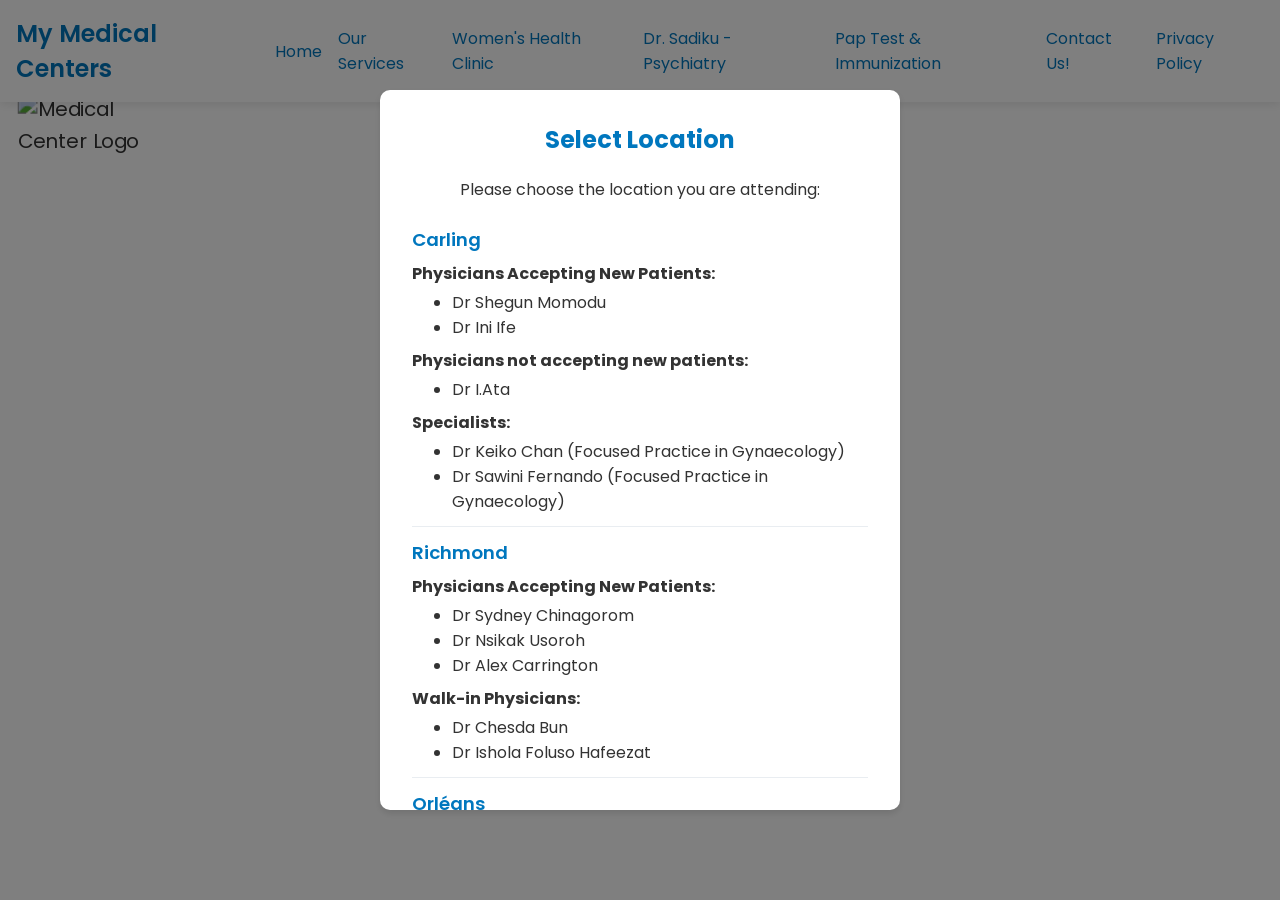
==== appointment.html @ d31dcc71 "Add top-right close X buttons to popups, update header navigation with Dr. Sadiku link, and update D" ====
<!DOCTYPE html>
<html lang="en">
<head>
  <meta charset="UTF-8">
  <meta name="viewport" content="width=device-width, initial-scale=1.0">
  <title>Appointment - Patient Registration & Update</title>
  <style>
    @import url('https://fonts.googleapis.com/css2?family=Poppins:wght@300;400;600&display=swap');
    :root {
      --primary: #0077be;
      --secondary: #f0f8ff;
      --accent: #ff6b6b;
      --text: #333;
    }
    body, html {
      margin: 0;
      padding: 0;
      font-family: 'Poppins', sans-serif;
      color: var(--text);
      overflow-x: hidden;
    }
    .main-content {
      padding: 2rem;
      margin-top: 20px;
      font-size: 1rem;
      line-height: 1.6;
      color: #333;
    }
    /*logo at the top left */
    .logo-container {
      position: absolute;
      top: 100px;
      left: 30px;
      z-index: 1000;
      width: 100px;
      scale: 125%;
      transition: transform 0.3s ease-in-out;
      cursor: pointer;
    }
    .logo-container img {
      width: 100%;
      height: auto;
    }
    .logo-container:hover {
      transform: scale(1.1);
    }
    .logo-container:active {
      transform: scale(1.2);
    }
    .header {
      background-color: white;
      color: var(--primary);
      padding: 1rem;
      position: fixed;
      width: 100%;
      z-index: 1001;
      display: flex;
      justify-content: space-between;
      align-items: center;
      box-shadow: 0 2px 10px rgba(0,0,0,0.1);
      max-width: 100%;
      box-sizing: border-box;
      overflow: hidden;
    }
    .logo {
      font-size: 1.5rem;
      font-weight: 600;
      color: var(--primary);
    }
    .nav {
      display: flex;
      align-items: center;
    }
    .nav a {
      color: var(--primary);
      text-decoration: none;
      margin-left: 1rem;
      transition: color 0.3s ease;
      font-weight: 400;
    }
    .nav a:hover {
      color: var(--accent);
    }
    .nav a.waitlist-link {
      color: red !important;
      font-weight: 600;
    }

    /* Hamburger menu styles */
    .hamburger-menu {
      display: none;
      cursor: pointer;
      flex-direction: column;
      justify-content: space-between;
      width: 30px;
      height: 21px;
    }

    .hamburger-menu div {
      width: 100%;
      height: 3px;
      background-color: var(--primary);
      transition: all 0.3s ease;
    }

    /* Dropdown menu styles */
    .dropdown-menu {
      display: none;
      position: fixed;
      top: 0;
      left: 0;
      width: 100%;
      height: 100%;
      background-color: rgba(255, 255, 255, 0.95);
      justify-content: center;
      align-items: center;
      z-index: 1001;
      flex-direction: column;
      text-align: center;
    }

    .dropdown-menu.show {
      display: flex;
    }

    .dropdown-menu a {
      margin: 1rem 0;
      font-size: 1.5rem;
      color: var(--primary);
      text-decoration: none;
    }

    h1 {
      color: var(--primary);
      text-align: center;
      margin-bottom: 2rem;
      font-size: 2.5rem;
    }
    .popup-overlay {
      display: none;
      position: fixed;
      top: 0;
      left: 0;
      width: 100%;
      height: 100%;
      background-color: rgba(0, 0, 0, 0.5);
      justify-content: center;
      align-items: center;
      z-index: 1002;
    }
    .popup-overlay.show {
      display: flex;
    }
    .popup {
      position: relative;
      background-color: white;
      padding: 2rem;
      border-radius: 10px;
      box-shadow: 0 4px 6px rgba(0, 0, 0, 0.1);
      text-align: center;
      width: 520px;
      max-width: 92%;
      max-height: 80vh;
      overflow-y: auto;
      box-sizing: border-box;
    }

    .popup-close-x {
      position: absolute;
      top: 10px;
      right: 12px;
      background: transparent;
      border: none;
      font-size: 1.6rem;
      font-weight: 300;
      color: #888;
      cursor: pointer;
      line-height: 1;
      padding: 4px 8px;
      border-radius: 4px;
      transition: color 0.2s ease, background-color 0.2s ease;
      z-index: 10;
    }

    .popup-close-x:hover {
      color: #111;
      background-color: rgba(0, 0, 0, 0.06);
    }

    /* Ensure location headings in the popup match theme color */
    .popup h4 {
      color: var(--primary);
      margin-bottom: 0.5rem;
      font-size: 1.15rem;
      font-weight: 600;
    }
    .popup h2 {
      margin-top: 0;
      color: var(--primary);
    }
    .popup p {
      margin-bottom: 1.5rem;
    }
    .popup .end-button {
      padding: 1rem 2rem;
      font-size: 1.2rem;
      color: white;
      background-color: var(--primary);
      border: none;
      border-radius: 5px;
      cursor: pointer;
      transition: transform 0.3s ease, box-shadow 0.3s ease;
      margin: 0.5rem;
    }
    /* Actions container for location buttons */
    .popup .location-actions {
      display: flex;
      justify-content: center;
      gap: 1rem;
      margin-top: 1rem;
      align-items: center;
      flex-wrap: nowrap;
    }
    .popup .location-actions .end-button {
      min-width: 140px;
      flex: 1 1 auto;
    }
    .popup .end-button:hover {
      transform: translateY(-3px);
      box-shadow: 0 4px 8px rgba(0, 0, 0, 0.15);
    }
    /* Button styles copied from index.html to keep popup consistent */
    .button {
      padding: 0.8rem 2rem;
      border-radius: 50px;
      font-size: 1rem;
      color: white;
      border: none;
      cursor: pointer;
      margin: 1rem 0;
      width: 100%;
      transition: background-color 0.3s ease;
    }

    .button.professionals {
      background-color: var(--primary, #0077be);
    }

    .button.professionals:hover {
      background-color: #005c91;
    }

    .button.clients {
      background-color: #28a745; /* fallback green */
    }

    .button.clients:hover {
      background-color: #218838;
    }
    .patient-buttons {
      display: flex;
      justify-content: center;
      align-items: center;
      gap: 4rem;
      margin-top: 2rem;
      height: 60vh;
    }
    .patient-buttons button {
      padding: 1rem 2rem;
      font-size: 1.5rem;
      color: white;
      background-color: var(--primary);
      border: none;
      border-radius: 5px;
      cursor: pointer;
      transition: transform 0.3s ease, box-shadow 0.3s ease;
    }
    .patient-buttons button:hover {
      transform: translateY(-3px);
      box-shadow: 0 4px 8px rgba(0, 0, 0, 0.15);
    }
    @media (max-width: 768px) {
      .nav {
        display: none;
      }
      .hamburger-menu {
        display: flex;
      }
      .logo-container {
        position: absolute;
        top: 60px;
        left: 8px;
        z-index: 1000;
        width: 100px;
        scale: 0%;
        transition: transform 0.3s ease-in-out;
        cursor: pointer;
      }
      .patient-buttons {
        flex-direction: column;
        gap: 1rem;
        height: auto;
      }
      h1 {
        font-size: 2rem;
      }
    }
    @media (max-width: 480px) {
      .popup {
        width: 96%;
        padding: 1rem;
        max-height: 86vh;
      }
      .popup h2 {
        font-size: 1.25rem;
      }
      .popup p {
        font-size: 0.95rem;
      }
      .popup .location-actions {
        gap: 0.5rem;
      }
      .popup .location-actions .end-button {
        flex: 0 0 48%;
        padding: 0.75rem 0.5rem;
        font-size: 1rem;
        border-radius: 8px;
      }
    }
  </style>
</head>
<body>
  <!-- Header -->
  <header class="header">
    <div class="logo">My Medical Centers</div>
    <nav class="nav">
      <a href="index.html">Home</a>
      <a href="services.html">Our Services</a>
      <a href="WHealth.html">Women's Health Clinic</a>
      <a href="dr-sadiku.html">Dr. Sadiku - Psychiatry</a>
      <a href="#" id="navPapImmunLink">Pap Test & Immunization</a>
      <a href="contact-us.html">Contact Us!</a>
      <a href="privacy-policy.html">Privacy Policy</a>
    </nav>
    <!-- Hamburger menu icon for mobile -->
    <div class="hamburger-menu" id="hamburgerMenu">
      <div></div>
      <div></div>
      <div></div>
    </div>

    <!-- Dropdown menu for mobile -->
    <div class="dropdown-menu" id="dropdownMenu">
      <a href="index.html">Home</a>
      <a href="services.html">Our Services</a>
      <a href="WHealth.html">Women's Health Clinic</a>
      <a href="dr-sadiku.html">Dr. Sadiku - Psychiatry</a>
      <a href="#" id="navPapImmunLinkMobile">Pap Test & Immunization</a>
      <a href="contact-us.html">Contact Us!</a>
      <a href="privacy-policy.html">Privacy Policy</a>
    </div>
  </header>

  <!-- Logo Section -->
  <div class="logo-container">
    <img src="https://i.postimg.cc/wTrcjZ7f/MMC-transformed.png" alt="Medical Center Logo" id="mainLogo">
  </div>

  <!-- Location Selection Popup (added) -->
  <div class="popup-overlay" id="locationPopupOverlay">
    <div class="popup">
      <h2>Select Location</h2>
      <p>Please choose the location you are attending:</p>
      <div style="text-align:left; margin: 1rem 0;">
        <h4 style="margin:0 0 0.5rem 0;">Carling</h4>
        <p style="margin:0 0 0.25rem 0;"><strong>Physicians Accepting New Patients:</strong></p>
        <ul style="margin-top:0.25rem; margin-bottom:0.5rem;">
          <li>Dr Shegun Momodu</li>
          <li>Dr Ini Ife</li>
        </ul>

        <p style="margin-top:0.35rem; margin-bottom:0.25rem;"><strong>Physicians not accepting new patients:</strong></p>
        <ul style="margin-top:0.25rem; margin-bottom:0.5rem;">
          <li>Dr I.Ata</li>
        </ul>

        <p style="margin-top:0.35rem; margin-bottom:0.25rem;"><strong>Specialists:</strong></p>
        <ul style="margin-top:0.25rem; margin-bottom:0.75rem;">
          <li>Dr Keiko Chan (Focused Practice in Gynaecology)</li>
          <li>Dr Sawini Fernando (Focused Practice in Gynaecology)</li>
        </ul>

        <hr style="border:0; border-top:1px solid #e9edf1; margin:0.75rem 0;">

        <h4 style="margin:0 0 0.5rem 0;">Richmond</h4>
        <p style="margin:0 0 0.25rem 0;"><strong>Physicians Accepting New Patients:</strong></p>
        <ul style="margin-top:0.25rem; margin-bottom:0.5rem;">
          <li>Dr Sydney Chinagorom</li>
          <li>Dr Nsikak Usoroh</li>
          <li>Dr Alex Carrington</li>
        </ul>

        <p style="margin-top:0.35rem; margin-bottom:0.25rem;"><strong>Walk-in Physicians:</strong></p>
        <ul style="margin-top:0.25rem; margin-bottom:0;">
          <li>Dr Chesda Bun</li>
          <li>Dr Ishola Foluso Hafeezat</li>
        </ul>
        <hr style="border:0; border-top:1px solid #e9edf1; margin:0.75rem 0;">
        <h4 style="margin:0 0 0.5rem 0;">Orléans</h4>
        <p style="margin:0 0 0.25rem 0;"><strong>Physicians Accepting New Patients:</strong></p>
        <ul style="margin-top:0.25rem; margin-bottom:0.5rem;">
          <li>Dr Iqbal Kashif</li>
          <li>Dr Imran Ajaib Malik</li>
          <li>Dr Hasnain Raza Sadiq</li>
        </ul>
        <p style="margin-top:0.35rem; margin-bottom:0.25rem;"><strong>Specialists:</strong></p>
        <ul style="margin-top:0.25rem; margin-bottom:0.5rem;">
          <li>Dr Olayemi Sadiku (Psychiatrist - Accepting New Referrals - Very Short Wait Time)</li>
        </ul>
      </div>
      <div class="location-actions">
        <button class="end-button" id="carlingBtn">Carling</button>
        <button class="end-button" id="richmondBtn">Richmond</button>
        <button class="end-button" id="orleansBtn">Orléans</button>
      </div>
    </div>
  </div>

  <!-- Health Card Type Popup -->
  <div class="popup-overlay" id="healthCardPopupOverlay">
    <div class="popup">
      <h2>Health Card Type</h2>
      <p>Do you have a provincial health card (OHIP, RAMQ, AHCIP, MSP, MSI, etc...) or a non-provincial health coverage (UHIP, Brown card (RPCD), Refugee (IFHP), etc...)?</p>
      <button class="end-button" id="provincialBtn">Provincial Health Coverage</button>
      <button class="end-button" id="nonProvincialBtn">Non-Provincial Health Coverage</button>
    </div>
  </div>

  <!-- Main Content (hidden until popup is closed) -->
  <main class="main-content" id="mainContent" style="display:none;">
    <h1>Book Appointment Now!</h1>
    <div class="patient-buttons">
      <button id="existingPatientBtn">Existing Patient</button>
      <button id="newPatientBtn">New Patient Registration</button>
    </div>
    
    <div class="locations-container" style="max-width:900px; margin:2rem auto 0 auto; background:#fff; padding:1.25rem 1.5rem; border-radius:10px; box-shadow:0 4px 12px rgba(0,0,0,0.06);">
      <div class="location-block carling">
        <h3 style="color:var(--primary); margin:0 0 0.5rem 0;">Carling Location</h3>
        <p><strong>Physicians Accepting New Patients:</strong></p>
        <p>Dr Shegun Momodu</p>
        <p>Dr Ini Ife</p>
        <p style="margin-top:0.6rem;"><strong>Walk-in Physicians:</strong></p>
        <p>Dr Chesda Bun</p>
        <p>Dr Siyong Lee</p>
        <p style="margin-top:0.6rem;"><strong>Specialists:</strong></p>
        <p>Dr Keiko Chan (Focused Practice in Gynaecology)</p>
        <p>Dr Sawini Fernando (Focused Practice in Gynaecology)</p>
      </div>

      <hr style="border:0; border-top:2px solid #eef2f6; margin:1rem 0;">

      <div class="location-block richmond">
        <h3 style="color:var(--primary); margin:0 0 0.5rem 0;">Richmond Location</h3>
        <p><strong>Physicians Accepting New Patients:</strong></p>
        <p>Dr Sydney Chinagorom</p>
        <p>Dr Nsikak Usoroh</p>
        <p>Dr Alex Carrington</p>
        <p style="margin-top:0.6rem;"><strong>Walk-in Physicians:</strong></p>
        <p>Dr Chesda Bun</p>
        <p>Dr Siyong Lee</p>
      </div>
      <hr style="border:0; border-top:2px solid #eef2f6; margin:1rem 0;">

      <div class="location-block orleans">
        <h3 style="color:var(--primary); margin:0 0 0.5rem 0;">Orléans Location</h3>
        <p><strong>Physicians Accepting New Patients:</strong></p>
        <p style="margin-top:0.25rem; margin-bottom:0.5rem;">Dr Iqbal Kashif</p>
        <p style="margin-top:0.25rem; margin-bottom:0.5rem;">Dr Imran Ajaib Malik</p>
        <p style="margin-top:0.25rem; margin-bottom:0.5rem;">Dr Hasnain Raza Sadiq</p>
        <p style="margin-top:0.6rem;"><strong>Specialists:</strong></p>
        <p style="margin-top:0.25rem; margin-bottom:0.5rem;">Dr Olayemi Sadiku (Psychiatrist - Accepting New Referrals - Very short wait time - Fax: 343-224-0424)</p>
      </div>
    </div>
  </main>

  <script>
    // Booking URLs
    const RICHMOND_EXISTING = 'https://ocean.cognisantmd.com/online-booking/fc6b34ea-8362-46ec-a106-660f8c1c5a79';
    const RICHMOND_NEW = 'https://ocean.cognisantmd.com/online-booking/341f072e-411a-4b7a-9966-1d16966af184';
    const CARLING_BOOKING = 'https://ocean.cognisantmd.com/online-booking/a7eb5850-834a-4bab-8e1d-11701aa8790e';
    const ORLEANS_BOOKING = 'https://ocean.cognisantmd.com/online-booking/2d67e44f-69a8-4c88-a00e-6f8f70944ffe';
    const ORLEANS_EXISTING = 'https://ocean.cognisantmd.com/online-booking/80f54306-a63f-405e-af2c-decf0faf7408';
    const RICHMOND_NONPROV_REDIRECT = 'https://ocean.cognisantmd.com/intake/patients.html?linkRef=341f072e-411a-4b7a-9966-1d16966af184#/online-booking';

    let selectedLocation = null; // 'carling' or 'richmond'

    // Show location -> health-card popup sequence and animate patient buttons
    window.addEventListener('DOMContentLoaded', function() {
      var locationPopup = document.getElementById('locationPopupOverlay');
      var healthCardPopup = document.getElementById('healthCardPopupOverlay');
      var mainContent = document.getElementById('mainContent');
      var carlingBtn = document.getElementById('carlingBtn');
      var richmondBtn = document.getElementById('richmondBtn');
      var orleansBtn = document.getElementById('orleansBtn');
      var provincialBtn = document.getElementById('provincialBtn');
      var nonProvincialBtn = document.getElementById('nonProvincialBtn');
      var existingPatientBtn = document.getElementById('existingPatientBtn');
      var newPatientBtn = document.getElementById('newPatientBtn');
      var waitlistLink = document.querySelector('.waitlist-link');

      // Show the location selection first
      if (locationPopup) locationPopup.classList.add('show');

      if (carlingBtn) {
        carlingBtn.onclick = function() {
          selectedLocation = 'carling';
          if (locationPopup) locationPopup.classList.remove('show');
          if (healthCardPopup) healthCardPopup.classList.add('show');
        };
      }

      if (richmondBtn) {
        richmondBtn.onclick = function() {
          selectedLocation = 'richmond';
          if (locationPopup) locationPopup.classList.remove('show');
          if (healthCardPopup) healthCardPopup.classList.add('show');
        };
      }

      if (orleansBtn) {
        orleansBtn.onclick = function() {
          selectedLocation = 'orleans';
          if (locationPopup) locationPopup.classList.remove('show');
          if (healthCardPopup) healthCardPopup.classList.add('show');
        };
      }

      if (provincialBtn) {
        provincialBtn.onclick = function() {
          if (healthCardPopup) healthCardPopup.classList.remove('show');
          if (mainContent) mainContent.style.display = '';
          if (waitlistLink) waitlistLink.style.display = 'none';
        };
      }

      if (nonProvincialBtn) {
        nonProvincialBtn.onclick = function() {
          if (selectedLocation === 'carling') {
            window.location.href = CARLING_BOOKING;
          } else if (selectedLocation === 'orleans') {
            window.location.href = ORLEANS_BOOKING;
          } else {
            window.location.href = RICHMOND_NONPROV_REDIRECT;
          }
        };
      }

      // Patient buttons: animate and open links depending on selectedLocation
      let scale = 1;
      let growing = true;
      function animateButtons() {
        if (growing) {
          scale += 0.005;
          if (scale >= 1.2) growing = false;
        } else {
          scale -= 0.005;
          if (scale <= 1) growing = true;
        }
        if (existingPatientBtn) existingPatientBtn.style.transform = `scale(${scale})`;
        if (newPatientBtn) newPatientBtn.style.transform = `scale(${scale})`;
        requestAnimationFrame(animateButtons);
      }
      animateButtons();

      if (existingPatientBtn) {
        existingPatientBtn.onclick = function() {
          if (selectedLocation === 'carling') {
            window.open(CARLING_BOOKING, '_blank');
          } else if (selectedLocation === 'orleans') {
            window.open(ORLEANS_EXISTING, '_blank');
          } else {
            window.open(RICHMOND_EXISTING, '_blank');
          }
        };
      }

      if (newPatientBtn) {
        newPatientBtn.onclick = function() {
          if (selectedLocation === 'carling') {
            window.open(CARLING_BOOKING, '_blank');
          } else if (selectedLocation === 'orleans') {
            window.open(ORLEANS_BOOKING, '_blank');
          } else {
            window.open(RICHMOND_NEW, '_blank');
          }
        };
      }

      // Hamburger menu functionality
      const hamburgerMenu = document.getElementById('hamburgerMenu');
      const dropdownMenu = document.getElementById('dropdownMenu');
      if (hamburgerMenu && dropdownMenu) {
        hamburgerMenu.addEventListener('click', () => {
          dropdownMenu.classList.toggle('show');
        });
      }
    });
  </script>
  <script>
    // Pap Test & Immunization popup injection for this page
    (function() {
      function createSecondaryPopup() {
        if (document.getElementById('secondaryPopup')) return;
        const secondary = document.createElement('div');
        secondary.className = 'popup-overlay';
        secondary.id = 'secondaryPopup';
        secondary.innerHTML = `
          <div class="popup">
            <h2>Select Request</h2>
            <p>Please choose:</p>
            <button class="button professionals" id="papTestBtn">Pap Test</button>
            <button class="button clients" id="immunBtn">Immunization Request</button>
            <button class="button" id="backToMainBtn" style="background:#e0e0e0;color:#111;margin-top:0.5rem;">Back</button>
          </div>`;
        document.body.appendChild(secondary);
        document.getElementById('papTestBtn').addEventListener('click', () => window.location.href='https://tally.so/r/jakO8a');
        document.getElementById('immunBtn').addEventListener('click', () => window.location.href='https://tally.so/r/Xx2K6g');
        document.getElementById('backToMainBtn').addEventListener('click', () => document.getElementById('secondaryPopup').classList.remove('show'));
      }

      const navLink = document.getElementById('navPapImmunLink');
      const navLinkMobile = document.getElementById('navPapImmunLinkMobile');
      if (navLink) navLink.addEventListener('click', (e) => { e.preventDefault(); createSecondaryPopup(); document.getElementById('secondaryPopup').classList.add('show'); });
      if (navLinkMobile) navLinkMobile.addEventListener('click', (e) => { e.preventDefault(); createSecondaryPopup(); document.getElementById('secondaryPopup').classList.add('show'); var dm = document.getElementById('dropdownMenu'); if (dm) dm.classList.remove('show'); });
    })();
  </script>
</body>
</html>
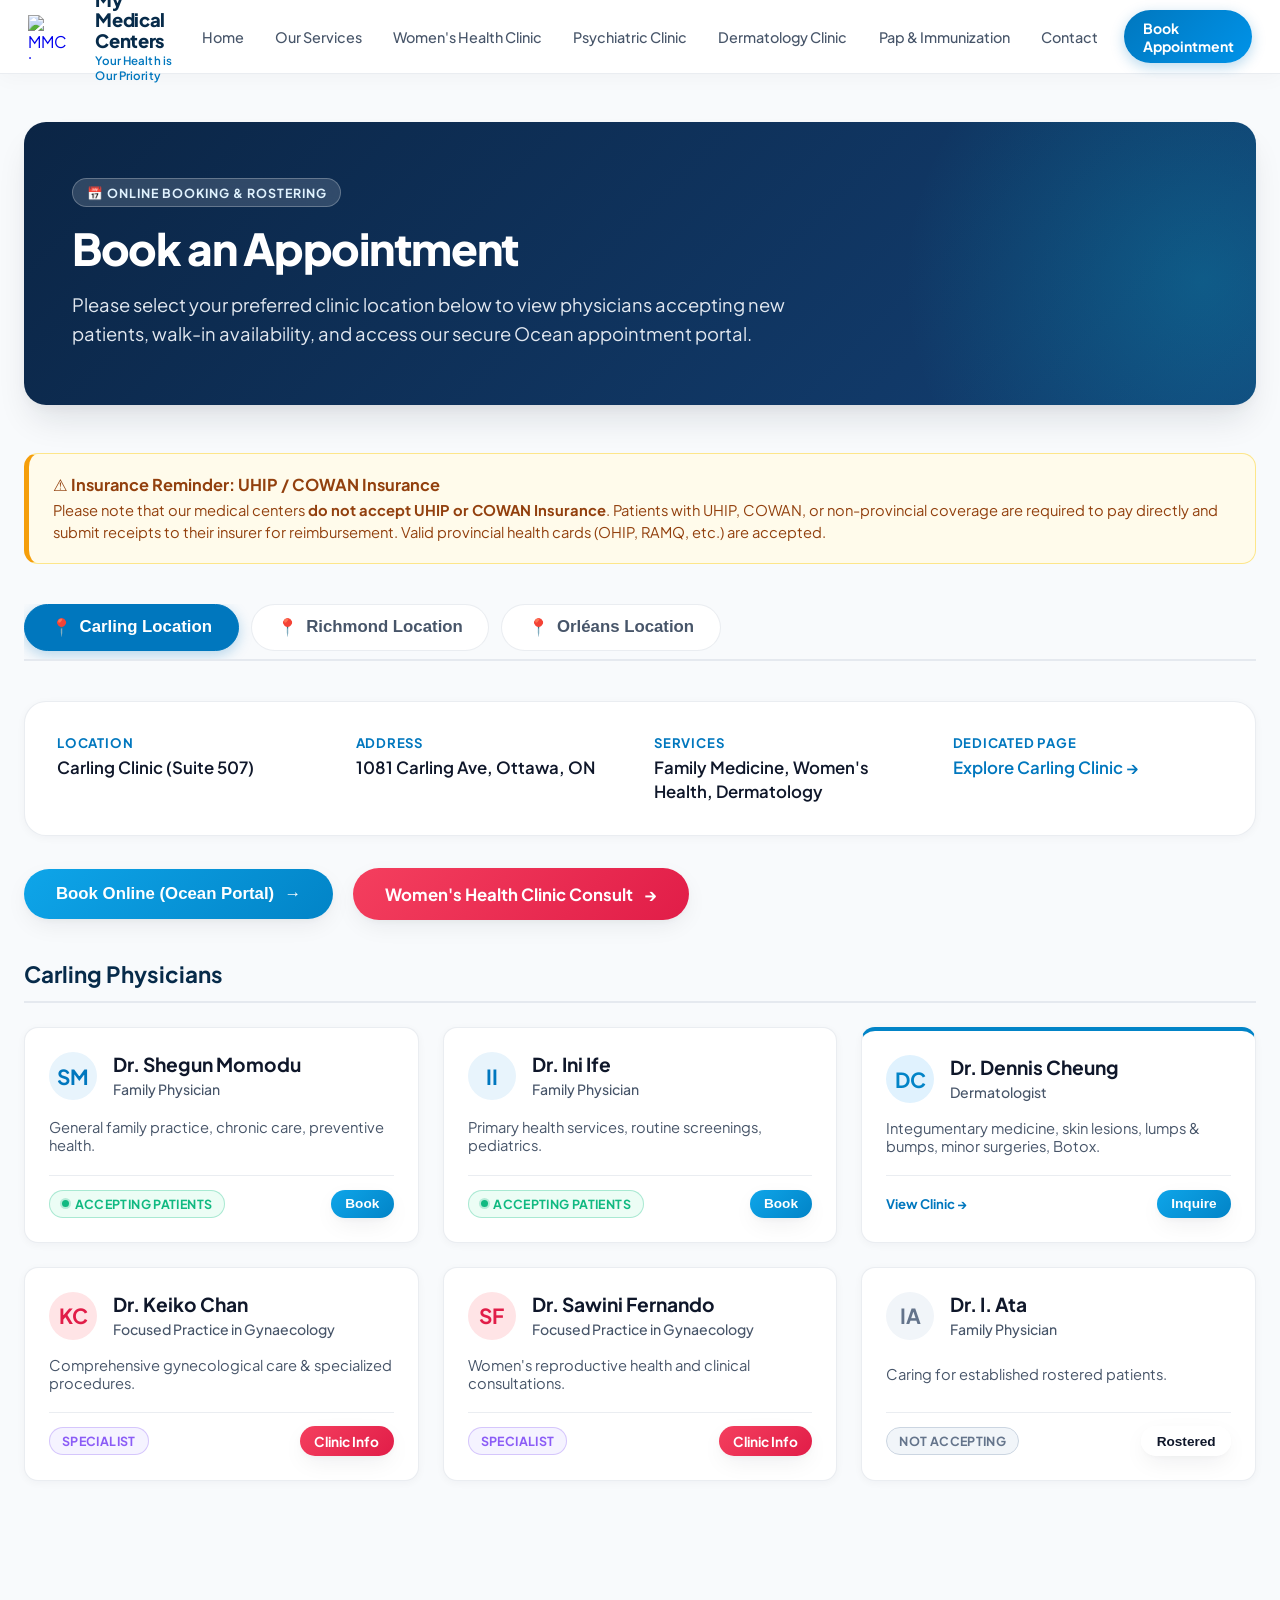
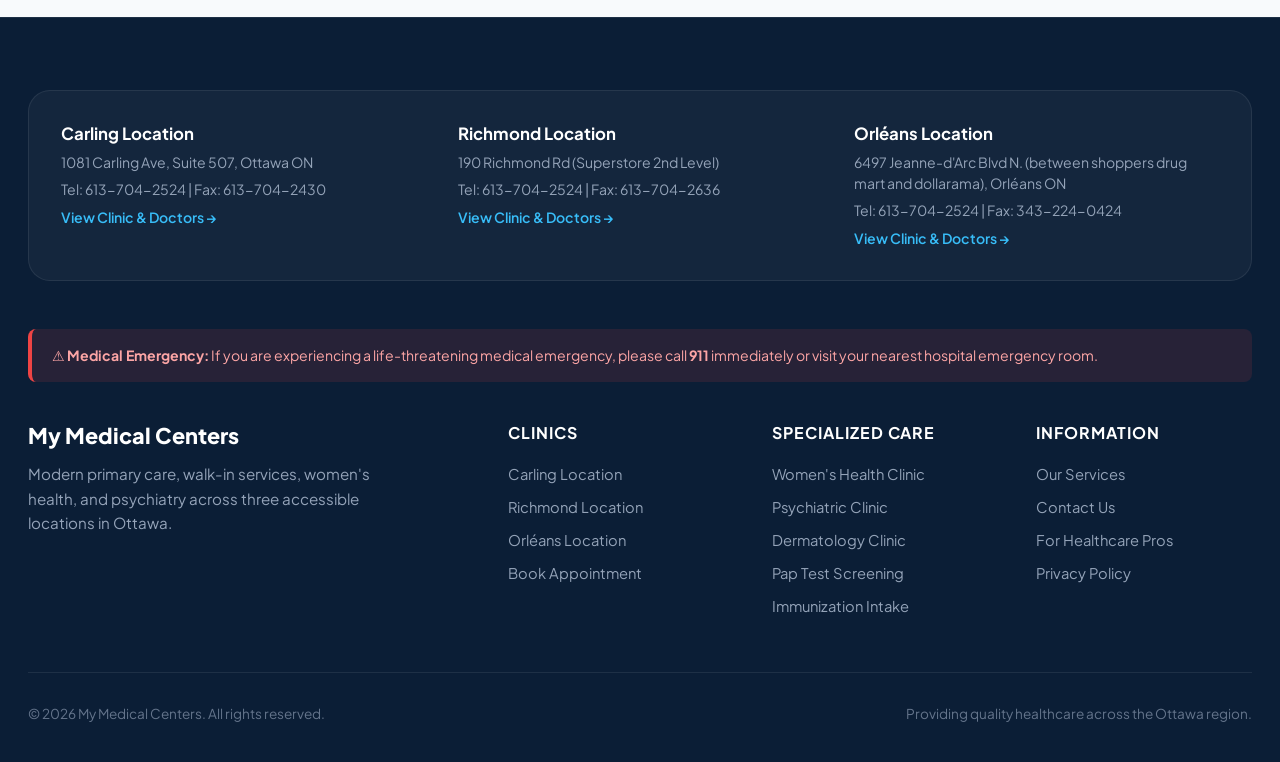
==== commit 01e29418: "Complete 2026 modern website redesign for My Medical Centers" ====
--- a/appointment.html
+++ b/appointment.html
@@ -3,637 +3,602 @@
 <head>
   <meta charset="UTF-8">
   <meta name="viewport" content="width=device-width, initial-scale=1.0">
-  <title>Appointment - Patient Registration & Update</title>
+  <title>Book Appointment - My Medical Centers</title>
+  <meta name="description" content="Book an appointment or register as a new patient at My Medical Centers: Carling, Richmond, or Orléans locations." />
+  <link rel="stylesheet" href="css/theme.css">
+  <link rel="icon" href="https://i.postimg.cc/wTrcjZ7f/MMC-transformed.png" type="image/png">
   <style>
-    @import url('https://fonts.googleapis.com/css2?family=Poppins:wght@300;400;600&display=swap');
-    :root {
-      --primary: #0077be;
-      --secondary: #f0f8ff;
-      --accent: #ff6b6b;
-      --text: #333;
-    }
-    body, html {
-      margin: 0;
-      padding: 0;
-      font-family: 'Poppins', sans-serif;
-      color: var(--text);
-      overflow-x: hidden;
-    }
-    .main-content {
-      padding: 2rem;
-      margin-top: 20px;
-      font-size: 1rem;
-      line-height: 1.6;
-      color: #333;
-    }
-    /*logo at the top left */
-    .logo-container {
-      position: absolute;
-      top: 100px;
-      left: 30px;
-      z-index: 1000;
-      width: 100px;
-      scale: 125%;
-      transition: transform 0.3s ease-in-out;
+    .location-tabs-nav {
+      display: flex;
+      gap: 0.75rem;
+      margin-bottom: 2.5rem;
+      border-bottom: 2px solid var(--border-light);
+      padding-bottom: 0.5rem;
+      overflow-x: auto;
+    }
+
+    .loc-tab-btn {
+      padding: 0.75rem 1.6rem;
+      border-radius: var(--radius-pill);
+      font-size: 1.05rem;
+      font-weight: 700;
+      border: 1px solid var(--border-light);
+      background: #ffffff;
+      color: var(--text-secondary);
       cursor: pointer;
-    }
-    .logo-container img {
-      width: 100%;
-      height: auto;
-    }
-    .logo-container:hover {
-      transform: scale(1.1);
-    }
-    .logo-container:active {
-      transform: scale(1.2);
-    }
-    .header {
-      background-color: white;
+      transition: var(--transition);
+      display: inline-flex;
+      align-items: center;
+      gap: 0.5rem;
+      white-space: nowrap;
+    }
+
+    .loc-tab-btn:hover {
       color: var(--primary);
-      padding: 1rem;
-      position: fixed;
-      width: 100%;
-      z-index: 1001;
-      display: flex;
-      justify-content: space-between;
-      align-items: center;
-      box-shadow: 0 2px 10px rgba(0,0,0,0.1);
-      max-width: 100%;
-      box-sizing: border-box;
-      overflow: hidden;
-    }
-    .logo {
-      font-size: 1.5rem;
-      font-weight: 600;
-      color: var(--primary);
-    }
-    .nav {
-      display: flex;
-      align-items: center;
-    }
-    .nav a {
-      color: var(--primary);
-      text-decoration: none;
-      margin-left: 1rem;
-      transition: color 0.3s ease;
-      font-weight: 400;
-    }
-    .nav a:hover {
-      color: var(--accent);
-    }
-    .nav a.waitlist-link {
-      color: red !important;
-      font-weight: 600;
-    }
-
-    /* Hamburger menu styles */
-    .hamburger-menu {
+      border-color: var(--primary);
+      background: var(--primary-light);
+    }
+
+    .loc-tab-btn.active {
+      background: var(--primary);
+      color: #ffffff;
+      border-color: var(--primary);
+      box-shadow: 0 4px 14px var(--primary-glow);
+    }
+
+    .clinic-pane {
       display: none;
-      cursor: pointer;
-      flex-direction: column;
-      justify-content: space-between;
-      width: 30px;
-      height: 21px;
-    }
-
-    .hamburger-menu div {
-      width: 100%;
-      height: 3px;
-      background-color: var(--primary);
-      transition: all 0.3s ease;
-    }
-
-    /* Dropdown menu styles */
-    .dropdown-menu {
-      display: none;
-      position: fixed;
-      top: 0;
-      left: 0;
-      width: 100%;
-      height: 100%;
-      background-color: rgba(255, 255, 255, 0.95);
-      justify-content: center;
-      align-items: center;
-      z-index: 1001;
-      flex-direction: column;
-      text-align: center;
-    }
-
-    .dropdown-menu.show {
-      display: flex;
-    }
-
-    .dropdown-menu a {
-      margin: 1rem 0;
-      font-size: 1.5rem;
-      color: var(--primary);
-      text-decoration: none;
-    }
-
-    h1 {
-      color: var(--primary);
-      text-align: center;
-      margin-bottom: 2rem;
-      font-size: 2.5rem;
-    }
-    .popup-overlay {
-      display: none;
-      position: fixed;
-      top: 0;
-      left: 0;
-      width: 100%;
-      height: 100%;
-      background-color: rgba(0, 0, 0, 0.5);
-      justify-content: center;
-      align-items: center;
-      z-index: 1002;
-    }
-    .popup-overlay.show {
-      display: flex;
-    }
-    .popup {
-      position: relative;
-      background-color: white;
-      padding: 2rem;
-      border-radius: 10px;
-      box-shadow: 0 4px 6px rgba(0, 0, 0, 0.1);
-      text-align: center;
-      width: 520px;
-      max-width: 92%;
-      max-height: 80vh;
-      overflow-y: auto;
-      box-sizing: border-box;
-    }
-
-    .popup-close-x {
-      position: absolute;
-      top: 10px;
-      right: 12px;
-      background: transparent;
-      border: none;
-      font-size: 1.6rem;
-      font-weight: 300;
-      color: #888;
-      cursor: pointer;
-      line-height: 1;
-      padding: 4px 8px;
-      border-radius: 4px;
-      transition: color 0.2s ease, background-color 0.2s ease;
-      z-index: 10;
-    }
-
-    .popup-close-x:hover {
-      color: #111;
-      background-color: rgba(0, 0, 0, 0.06);
-    }
-
-    /* Ensure location headings in the popup match theme color */
-    .popup h4 {
-      color: var(--primary);
-      margin-bottom: 0.5rem;
-      font-size: 1.15rem;
-      font-weight: 600;
-    }
-    .popup h2 {
-      margin-top: 0;
-      color: var(--primary);
-    }
-    .popup p {
-      margin-bottom: 1.5rem;
-    }
-    .popup .end-button {
-      padding: 1rem 2rem;
-      font-size: 1.2rem;
-      color: white;
-      background-color: var(--primary);
-      border: none;
-      border-radius: 5px;
-      cursor: pointer;
-      transition: transform 0.3s ease, box-shadow 0.3s ease;
-      margin: 0.5rem;
-    }
-    /* Actions container for location buttons */
-    .popup .location-actions {
-      display: flex;
-      justify-content: center;
-      gap: 1rem;
-      margin-top: 1rem;
-      align-items: center;
-      flex-wrap: nowrap;
-    }
-    .popup .location-actions .end-button {
-      min-width: 140px;
-      flex: 1 1 auto;
-    }
-    .popup .end-button:hover {
-      transform: translateY(-3px);
-      box-shadow: 0 4px 8px rgba(0, 0, 0, 0.15);
-    }
-    /* Button styles copied from index.html to keep popup consistent */
-    .button {
-      padding: 0.8rem 2rem;
-      border-radius: 50px;
-      font-size: 1rem;
-      color: white;
-      border: none;
-      cursor: pointer;
-      margin: 1rem 0;
-      width: 100%;
-      transition: background-color 0.3s ease;
-    }
-
-    .button.professionals {
-      background-color: var(--primary, #0077be);
-    }
-
-    .button.professionals:hover {
-      background-color: #005c91;
-    }
-
-    .button.clients {
-      background-color: #28a745; /* fallback green */
-    }
-
-    .button.clients:hover {
-      background-color: #218838;
-    }
-    .patient-buttons {
-      display: flex;
-      justify-content: center;
-      align-items: center;
-      gap: 4rem;
-      margin-top: 2rem;
-      height: 60vh;
-    }
-    .patient-buttons button {
-      padding: 1rem 2rem;
-      font-size: 1.5rem;
-      color: white;
-      background-color: var(--primary);
-      border: none;
-      border-radius: 5px;
-      cursor: pointer;
-      transition: transform 0.3s ease, box-shadow 0.3s ease;
-    }
-    .patient-buttons button:hover {
-      transform: translateY(-3px);
-      box-shadow: 0 4px 8px rgba(0, 0, 0, 0.15);
-    }
-    @media (max-width: 768px) {
-      .nav {
-        display: none;
-      }
-      .hamburger-menu {
-        display: flex;
-      }
-      .logo-container {
-        position: absolute;
-        top: 60px;
-        left: 8px;
-        z-index: 1000;
-        width: 100px;
-        scale: 0%;
-        transition: transform 0.3s ease-in-out;
-        cursor: pointer;
-      }
-      .patient-buttons {
-        flex-direction: column;
-        gap: 1rem;
-        height: auto;
-      }
-      h1 {
-        font-size: 2rem;
-      }
-    }
-    @media (max-width: 480px) {
-      .popup {
-        width: 96%;
-        padding: 1rem;
-        max-height: 86vh;
-      }
-      .popup h2 {
-        font-size: 1.25rem;
-      }
-      .popup p {
-        font-size: 0.95rem;
-      }
-      .popup .location-actions {
-        gap: 0.5rem;
-      }
-      .popup .location-actions .end-button {
-        flex: 0 0 48%;
-        padding: 0.75rem 0.5rem;
-        font-size: 1rem;
-        border-radius: 8px;
-      }
+      animation: fadeIn 0.35s ease;
+    }
+
+    .clinic-pane.active {
+      display: block;
+    }
+
+    @keyframes fadeIn {
+      from { opacity: 0; transform: translateY(8px); }
+      to { opacity: 1; transform: translateY(0); }
     }
   </style>
 </head>
 <body>
-  <!-- Header -->
-  <header class="header">
-    <div class="logo">My Medical Centers</div>
-    <nav class="nav">
-      <a href="index.html">Home</a>
-      <a href="services.html">Our Services</a>
-      <a href="WHealth.html">Women's Health Clinic</a>
-      <a href="dr-sadiku.html">Dr. Sadiku - Psychiatry</a>
-      <a href="#" id="navPapImmunLink">Pap Test & Immunization</a>
-      <a href="contact-us.html">Contact Us!</a>
-      <a href="privacy-policy.html">Privacy Policy</a>
-    </nav>
-    <!-- Hamburger menu icon for mobile -->
-    <div class="hamburger-menu" id="hamburgerMenu">
-      <div></div>
-      <div></div>
-      <div></div>
-    </div>
-
-    <!-- Dropdown menu for mobile -->
-    <div class="dropdown-menu" id="dropdownMenu">
-      <a href="index.html">Home</a>
-      <a href="services.html">Our Services</a>
-      <a href="WHealth.html">Women's Health Clinic</a>
-      <a href="dr-sadiku.html">Dr. Sadiku - Psychiatry</a>
-      <a href="#" id="navPapImmunLinkMobile">Pap Test & Immunization</a>
-      <a href="contact-us.html">Contact Us!</a>
-      <a href="privacy-policy.html">Privacy Policy</a>
+  <!-- Global 2026 Header -->
+  <header class="site-header">
+    <div class="header-container">
+      <a href="index.html" class="brand-wrapper">
+        <img src="https://i.postimg.cc/wTrcjZ7f/MMC-transformed.png" alt="MMC Logo" class="brand-logo-img">
+        <div class="brand-text-block">
+          <span class="brand-title">My Medical Centers</span>
+          <span class="brand-subtitle">Your Health is Our Priority</span>
+        </div>
+      </a>
+
+      <nav class="desktop-nav">
+        <a href="index.html" class="nav-link">Home</a>
+        <a href="services.html" class="nav-link">Our Services</a>
+        <a href="WHealth.html" class="nav-link">Women's Health Clinic</a>
+        <a href="dr-sadiku.html" class="nav-link">Psychiatric Clinic</a>
+        <a href="dr-cheung.html" class="nav-link">Dermatology Clinic</a>
+        <a href="#" class="nav-link open-pap-immun-modal">Pap & Immunization</a>
+        <a href="contact-us.html" class="nav-link">Contact</a>
+        <a href="appointment.html" class="nav-cta-btn active">Book Appointment</a>
+      </nav>
+
+      <button class="hamburger-toggle" id="hamburgerToggle" aria-label="Toggle navigation menu">
+        <span class="hamburger-line"></span>
+        <span class="hamburger-line"></span>
+        <span class="hamburger-line"></span>
+      </button>
     </div>
   </header>
 
-  <!-- Logo Section -->
-  <div class="logo-container">
-    <img src="https://i.postimg.cc/wTrcjZ7f/MMC-transformed.png" alt="Medical Center Logo" id="mainLogo">
-  </div>
-
-  <!-- Location Selection Popup (added) -->
-  <div class="popup-overlay" id="locationPopupOverlay">
-    <div class="popup">
-      <h2>Select Location</h2>
-      <p>Please choose the location you are attending:</p>
-      <div style="text-align:left; margin: 1rem 0;">
-        <h4 style="margin:0 0 0.5rem 0;">Carling</h4>
-        <p style="margin:0 0 0.25rem 0;"><strong>Physicians Accepting New Patients:</strong></p>
-        <ul style="margin-top:0.25rem; margin-bottom:0.5rem;">
-          <li>Dr Shegun Momodu</li>
-          <li>Dr Ini Ife</li>
-        </ul>
-
-        <p style="margin-top:0.35rem; margin-bottom:0.25rem;"><strong>Physicians not accepting new patients:</strong></p>
-        <ul style="margin-top:0.25rem; margin-bottom:0.5rem;">
-          <li>Dr I.Ata</li>
-        </ul>
-
-        <p style="margin-top:0.35rem; margin-bottom:0.25rem;"><strong>Specialists:</strong></p>
-        <ul style="margin-top:0.25rem; margin-bottom:0.75rem;">
-          <li>Dr Keiko Chan (Focused Practice in Gynaecology)</li>
-          <li>Dr Sawini Fernando (Focused Practice in Gynaecology)</li>
-        </ul>
-
-        <hr style="border:0; border-top:1px solid #e9edf1; margin:0.75rem 0;">
-
-        <h4 style="margin:0 0 0.5rem 0;">Richmond</h4>
-        <p style="margin:0 0 0.25rem 0;"><strong>Physicians Accepting New Patients:</strong></p>
-        <ul style="margin-top:0.25rem; margin-bottom:0.5rem;">
-          <li>Dr Sydney Chinagorom</li>
-          <li>Dr Nsikak Usoroh</li>
-          <li>Dr Alex Carrington</li>
-        </ul>
-
-        <p style="margin-top:0.35rem; margin-bottom:0.25rem;"><strong>Walk-in Physicians:</strong></p>
-        <ul style="margin-top:0.25rem; margin-bottom:0;">
-          <li>Dr Chesda Bun</li>
-          <li>Dr Ishola Foluso Hafeezat</li>
-        </ul>
-        <hr style="border:0; border-top:1px solid #e9edf1; margin:0.75rem 0;">
-        <h4 style="margin:0 0 0.5rem 0;">Orléans</h4>
-        <p style="margin:0 0 0.25rem 0;"><strong>Physicians Accepting New Patients:</strong></p>
-        <ul style="margin-top:0.25rem; margin-bottom:0.5rem;">
-          <li>Dr Iqbal Kashif</li>
-          <li>Dr Imran Ajaib Malik</li>
-          <li>Dr Hasnain Raza Sadiq</li>
-        </ul>
-        <p style="margin-top:0.35rem; margin-bottom:0.25rem;"><strong>Specialists:</strong></p>
-        <ul style="margin-top:0.25rem; margin-bottom:0.5rem;">
-          <li>Dr Olayemi Sadiku (Psychiatrist - Accepting New Referrals - Very Short Wait Time)</li>
-        </ul>
-      </div>
-      <div class="location-actions">
-        <button class="end-button" id="carlingBtn">Carling</button>
-        <button class="end-button" id="richmondBtn">Richmond</button>
-        <button class="end-button" id="orleansBtn">Orléans</button>
+  <!-- Mobile Nav Drawer -->
+  <div class="mobile-nav-drawer" id="mobileNavDrawer">
+    <div class="mobile-drawer-content">
+      <div class="mobile-nav-links">
+        <a href="index.html" class="nav-link">Home</a>
+        <a href="services.html" class="nav-link">Our Services</a>
+        <a href="WHealth.html" class="nav-link">Women's Health Clinic</a>
+        <a href="dr-sadiku.html" class="nav-link">Psychiatric Clinic</a>
+        <a href="dr-cheung.html" class="nav-link">Dermatology Clinic</a>
+        <a href="#" class="nav-link open-pap-immun-modal">Pap Test & Immunization</a>
+        <a href="contact-us.html" class="nav-link">Contact Us</a>
+        <a href="privacy-policy.html" class="nav-link">Privacy Policy</a>
+        <a href="appointment.html" class="nav-cta-btn">Book Appointment Now</a>
+      </div>
+      <div class="mobile-drawer-footer">
+        <p><strong>My Medical Centers</strong><br>Main Line: 613-704-2524</p>
       </div>
     </div>
   </div>
 
-  <!-- Health Card Type Popup -->
-  <div class="popup-overlay" id="healthCardPopupOverlay">
-    <div class="popup">
-      <h2>Health Card Type</h2>
-      <p>Do you have a provincial health card (OHIP, RAMQ, AHCIP, MSP, MSI, etc...) or a non-provincial health coverage (UHIP, Brown card (RPCD), Refugee (IFHP), etc...)?</p>
-      <button class="end-button" id="provincialBtn">Provincial Health Coverage</button>
-      <button class="end-button" id="nonProvincialBtn">Non-Provincial Health Coverage</button>
-    </div>
-  </div>
-
-  <!-- Main Content (hidden until popup is closed) -->
-  <main class="main-content" id="mainContent" style="display:none;">
-    <h1>Book Appointment Now!</h1>
-    <div class="patient-buttons">
-      <button id="existingPatientBtn">Existing Patient</button>
-      <button id="newPatientBtn">New Patient Registration</button>
-    </div>
-    
-    <div class="locations-container" style="max-width:900px; margin:2rem auto 0 auto; background:#fff; padding:1.25rem 1.5rem; border-radius:10px; box-shadow:0 4px 12px rgba(0,0,0,0.06);">
-      <div class="location-block carling">
-        <h3 style="color:var(--primary); margin:0 0 0.5rem 0;">Carling Location</h3>
-        <p><strong>Physicians Accepting New Patients:</strong></p>
-        <p>Dr Shegun Momodu</p>
-        <p>Dr Ini Ife</p>
-        <p style="margin-top:0.6rem;"><strong>Walk-in Physicians:</strong></p>
-        <p>Dr Chesda Bun</p>
-        <p>Dr Siyong Lee</p>
-        <p style="margin-top:0.6rem;"><strong>Specialists:</strong></p>
-        <p>Dr Keiko Chan (Focused Practice in Gynaecology)</p>
-        <p>Dr Sawini Fernando (Focused Practice in Gynaecology)</p>
-      </div>
-
-      <hr style="border:0; border-top:2px solid #eef2f6; margin:1rem 0;">
-
-      <div class="location-block richmond">
-        <h3 style="color:var(--primary); margin:0 0 0.5rem 0;">Richmond Location</h3>
-        <p><strong>Physicians Accepting New Patients:</strong></p>
-        <p>Dr Sydney Chinagorom</p>
-        <p>Dr Nsikak Usoroh</p>
-        <p>Dr Alex Carrington</p>
-        <p style="margin-top:0.6rem;"><strong>Walk-in Physicians:</strong></p>
-        <p>Dr Chesda Bun</p>
-        <p>Dr Siyong Lee</p>
-      </div>
-      <hr style="border:0; border-top:2px solid #eef2f6; margin:1rem 0;">
-
-      <div class="location-block orleans">
-        <h3 style="color:var(--primary); margin:0 0 0.5rem 0;">Orléans Location</h3>
-        <p><strong>Physicians Accepting New Patients:</strong></p>
-        <p style="margin-top:0.25rem; margin-bottom:0.5rem;">Dr Iqbal Kashif</p>
-        <p style="margin-top:0.25rem; margin-bottom:0.5rem;">Dr Imran Ajaib Malik</p>
-        <p style="margin-top:0.25rem; margin-bottom:0.5rem;">Dr Hasnain Raza Sadiq</p>
-        <p style="margin-top:0.6rem;"><strong>Specialists:</strong></p>
-        <p style="margin-top:0.25rem; margin-bottom:0.5rem;">Dr Olayemi Sadiku (Psychiatrist - Accepting New Referrals - Very short wait time - Fax: 343-224-0424)</p>
-      </div>
+  <!-- Main Content -->
+  <main class="page-main-wrapper">
+    <div class="content-container">
+      
+      <!-- Page Hero -->
+      <section class="page-hero">
+        <span class="page-hero-badge">📅 Online Booking & Rostering</span>
+        <h1 class="page-hero-title">Book an Appointment</h1>
+        <p class="page-hero-subtitle">
+          Please select your preferred clinic location below to view physicians accepting new patients, walk-in availability, and access our secure Ocean appointment portal.
+        </p>
+      </section>
+
+      <!-- Insurance Notice Banner -->
+      <div style="background:#fffbeb; border:1px solid #fde68a; border-left:5px solid #f59e0b; border-radius:var(--radius-md); padding:1.25rem 1.5rem; margin-bottom:2.5rem; color:#92400e;">
+        <p style="font-weight:700; font-size:1.02rem; margin-bottom:0.25rem;">⚠️ Insurance Reminder: UHIP / COWAN Insurance</p>
+        <p style="font-size:0.92rem; line-height:1.5; margin:0;">
+          Please note that our medical centers <strong>do not accept UHIP or COWAN Insurance</strong>. Patients with UHIP, COWAN, or non-provincial coverage are required to pay directly and submit receipts to their insurer for reimbursement. Valid provincial health cards (OHIP, RAMQ, etc.) are accepted.
+        </p>
+      </div>
+
+      <!-- Location Selector Tabs -->
+      <div class="location-tabs-nav" role="tablist">
+        <button class="loc-tab-btn active" onclick="switchClinicTab('carling', this)" role="tab">
+          <span>📍</span> Carling Location
+        </button>
+        <button class="loc-tab-btn" onclick="switchClinicTab('richmond', this)" role="tab">
+          <span>📍</span> Richmond Location
+        </button>
+        <button class="loc-tab-btn" onclick="switchClinicTab('orleans', this)" role="tab">
+          <span>📍</span> Orléans Location
+        </button>
+      </div>
+
+      <!-- CARLING PANE -->
+      <div class="clinic-pane active" id="pane-carling">
+        <div class="clinic-details-card" style="margin-bottom: 2rem;">
+          <div class="detail-item">
+            <span class="detail-label">Location</span>
+            <span class="detail-value">Carling Clinic (Suite 507)</span>
+          </div>
+          <div class="detail-item">
+            <span class="detail-label">Address</span>
+            <span class="detail-value">1081 Carling Ave, Ottawa, ON</span>
+          </div>
+          <div class="detail-item">
+            <span class="detail-label">Services</span>
+            <span class="detail-value">Family Medicine, Women's Health, Dermatology</span>
+          </div>
+          <div class="detail-item">
+            <span class="detail-label">Dedicated Page</span>
+            <span class="detail-value"><a href="carling.html">Explore Carling Clinic &rarr;</a></span>
+          </div>
+        </div>
+
+        <div class="clinic-action-buttons-bar" style="margin-bottom: 2.5rem;">
+          <button class="clinic-btn clinic-btn-primary" onclick="triggerClinicBooking('carling')">
+            <span>Book Online (Ocean Portal)</span>
+            <span>&rarr;</span>
+          </button>
+          <a href="WHealth.html" class="clinic-btn clinic-btn-accent-pink">
+            <span>Women's Health Clinic Consult</span>
+            <span>&rarr;</span>
+          </a>
+        </div>
+
+        <div class="roster-section">
+          <div class="roster-heading-wrapper">
+            <h3 class="roster-category-title">Carling Physicians</h3>
+          </div>
+          <div class="roster-grid">
+            <div class="doctor-card">
+              <div class="doctor-card-header">
+                <div class="doctor-avatar-icon">SM</div>
+                <div class="doctor-info-text">
+                  <h3>Dr. Shegun Momodu</h3>
+                  <p class="role">Family Physician</p>
+                </div>
+              </div>
+              <p style="color:var(--text-secondary); font-size:0.92rem;">General family practice, chronic care, preventive health.</p>
+              <div class="doctor-card-footer">
+                <span class="status-badge accepting">Accepting Patients</span>
+                <button class="clinic-btn clinic-btn-primary" style="padding:0.4rem 0.9rem; font-size:0.85rem;" onclick="triggerClinicBooking('carling')">Book</button>
+              </div>
+            </div>
+
+            <div class="doctor-card">
+              <div class="doctor-card-header">
+                <div class="doctor-avatar-icon">II</div>
+                <div class="doctor-info-text">
+                  <h3>Dr. Ini Ife</h3>
+                  <p class="role">Family Physician</p>
+                </div>
+              </div>
+              <p style="color:var(--text-secondary); font-size:0.92rem;">Primary health services, routine screenings, pediatrics.</p>
+              <div class="doctor-card-footer">
+                <span class="status-badge accepting">Accepting Patients</span>
+                <button class="clinic-btn clinic-btn-primary" style="padding:0.4rem 0.9rem; font-size:0.85rem;" onclick="triggerClinicBooking('carling')">Book</button>
+              </div>
+            </div>
+
+            <div class="doctor-card" style="border-top: 4px solid #0284c7;">
+              <div class="doctor-card-header">
+                <div class="doctor-avatar-icon" style="background:#e0f2fe; color:#0284c7;">DC</div>
+                <div class="doctor-info-text">
+                  <h3>Dr. Dennis Cheung</h3>
+                  <p class="role">Dermatologist</p>
+                </div>
+              </div>
+              <p style="color:var(--text-secondary); font-size:0.92rem;">Integumentary medicine, skin lesions, lumps &amp; bumps, minor surgeries, Botox.</p>
+              <div class="doctor-card-footer">
+                <a href="dr-cheung.html" style="color:var(--primary); font-weight:700; font-size:0.82rem; text-decoration:none;">View Clinic &rarr;</a>
+                <button class="clinic-btn clinic-btn-primary" style="padding:0.4rem 0.9rem; font-size:0.85rem;" onclick="triggerClinicBooking('carling')">Inquire</button>
+              </div>
+            </div>
+
+            <div class="doctor-card">
+              <div class="doctor-card-header">
+                <div class="doctor-avatar-icon" style="background:#ffe4e6; color:#e11d48;">KC</div>
+                <div class="doctor-info-text">
+                  <h3>Dr. Keiko Chan</h3>
+                  <p class="role">Focused Practice in Gynaecology</p>
+                </div>
+              </div>
+              <p style="color:var(--text-secondary); font-size:0.92rem;">Comprehensive gynecological care &amp; specialized procedures.</p>
+              <div class="doctor-card-footer">
+                <span class="status-badge specialist">Specialist</span>
+                <a href="WHealth.html" class="clinic-btn clinic-btn-accent-pink" style="padding:0.4rem 0.9rem; font-size:0.85rem;">Clinic Info</a>
+              </div>
+            </div>
+
+            <div class="doctor-card">
+              <div class="doctor-card-header">
+                <div class="doctor-avatar-icon" style="background:#ffe4e6; color:#e11d48;">SF</div>
+                <div class="doctor-info-text">
+                  <h3>Dr. Sawini Fernando</h3>
+                  <p class="role">Focused Practice in Gynaecology</p>
+                </div>
+              </div>
+              <p style="color:var(--text-secondary); font-size:0.92rem;">Women's reproductive health and clinical consultations.</p>
+              <div class="doctor-card-footer">
+                <span class="status-badge specialist">Specialist</span>
+                <a href="WHealth.html" class="clinic-btn clinic-btn-accent-pink" style="padding:0.4rem 0.9rem; font-size:0.85rem;">Clinic Info</a>
+              </div>
+            </div>
+
+            <div class="doctor-card">
+              <div class="doctor-card-header">
+                <div class="doctor-avatar-icon" style="background:#f1f5f9; color:#64748b;">IA</div>
+                <div class="doctor-info-text">
+                  <h3>Dr. I. Ata</h3>
+                  <p class="role">Family Physician</p>
+                </div>
+              </div>
+              <p style="color:var(--text-secondary); font-size:0.92rem;">Caring for established rostered patients.</p>
+              <div class="doctor-card-footer">
+                <span class="status-badge not-accepting">Not Accepting</span>
+                <button class="clinic-btn clinic-btn-outline" style="padding:0.4rem 0.9rem; font-size:0.85rem; color:var(--text-primary)!important;" onclick="triggerClinicBooking('carling')">Rostered</button>
+              </div>
+            </div>
+          </div>
+        </div>
+      </div>
+
+      <!-- RICHMOND PANE -->
+      <div class="clinic-pane" id="pane-richmond">
+        <div class="clinic-details-card" style="margin-bottom: 2rem;">
+          <div class="detail-item">
+            <span class="detail-label">Location</span>
+            <span class="detail-value">Richmond Clinic (Superstore 2nd Level)</span>
+          </div>
+          <div class="detail-item">
+            <span class="detail-label">Address</span>
+            <span class="detail-value">190 Richmond Rd, Ottawa, ON</span>
+          </div>
+          <div class="detail-item">
+            <span class="detail-label">Services</span>
+            <span class="detail-value">Family Medicine, Walk-In Care</span>
+          </div>
+          <div class="detail-item">
+            <span class="detail-label">Dedicated Page</span>
+            <span class="detail-value"><a href="richmond.html">Explore Richmond Clinic &rarr;</a></span>
+          </div>
+        </div>
+
+        <div class="clinic-action-buttons-bar" style="margin-bottom: 2.5rem;">
+          <button class="clinic-btn clinic-btn-primary" onclick="triggerClinicBooking('richmond')">
+            <span>Existing Patient Booking</span>
+            <span>&rarr;</span>
+          </button>
+          <a href="https://ocean.cognisantmd.com/online-booking/341f072e-411a-4b7a-9966-1d16966af184" target="_blank" rel="noopener" class="clinic-btn clinic-btn-outline" style="background:#0ea5e9; color:#fff!important;">
+            <span>New Patient Registration</span>
+            <span>&rarr;</span>
+          </a>
+        </div>
+
+        <div class="roster-section">
+          <div class="roster-heading-wrapper">
+            <h3 class="roster-category-title">Richmond Physicians</h3>
+          </div>
+          <div class="roster-grid">
+            <div class="doctor-card">
+              <div class="doctor-card-header">
+                <div class="doctor-avatar-icon">SC</div>
+                <div class="doctor-info-text">
+                  <h3>Dr. Sydney Chinagorom</h3>
+                  <p class="role">Family Physician</p>
+                </div>
+              </div>
+              <p style="color:var(--text-secondary); font-size:0.92rem;">Accepting new individuals and families for primary medical care.</p>
+              <div class="doctor-card-footer">
+                <span class="status-badge accepting">Accepting Patients</span>
+                <button class="clinic-btn clinic-btn-primary" style="padding:0.4rem 0.9rem; font-size:0.85rem;" onclick="triggerClinicBooking('richmond')">Register</button>
+              </div>
+            </div>
+
+            <div class="doctor-card">
+              <div class="doctor-card-header">
+                <div class="doctor-avatar-icon">NU</div>
+                <div class="doctor-info-text">
+                  <h3>Dr. Nsikak Usoroh</h3>
+                  <p class="role">Family Physician</p>
+                </div>
+              </div>
+              <p style="color:var(--text-secondary); font-size:0.92rem;">Providing continuous healthcare and chronic illness management.</p>
+              <div class="doctor-card-footer">
+                <span class="status-badge accepting">Accepting Patients</span>
+                <button class="clinic-btn clinic-btn-primary" style="padding:0.4rem 0.9rem; font-size:0.85rem;" onclick="triggerClinicBooking('richmond')">Register</button>
+              </div>
+            </div>
+
+            <div class="doctor-card">
+              <div class="doctor-card-header">
+                <div class="doctor-avatar-icon">AC</div>
+                <div class="doctor-info-text">
+                  <h3>Dr. Alex Carrington</h3>
+                  <p class="role">Family Physician</p>
+                </div>
+              </div>
+              <p style="color:var(--text-secondary); font-size:0.92rem;">Evidence-based preventive medicine for children and adults.</p>
+              <div class="doctor-card-footer">
+                <span class="status-badge accepting">Accepting Patients</span>
+                <button class="clinic-btn clinic-btn-primary" style="padding:0.4rem 0.9rem; font-size:0.85rem;" onclick="triggerClinicBooking('richmond')">Register</button>
+              </div>
+            </div>
+
+            <div class="doctor-card">
+              <div class="doctor-card-header">
+                <div class="doctor-avatar-icon" style="background:#e0f2fe; color:#0284c7;">VG</div>
+                <div class="doctor-info-text">
+                  <h3>Dr. Vijia George</h3>
+                  <p class="role">Family Physician</p>
+                </div>
+              </div>
+              <p style="color:var(--text-secondary); font-size:0.92rem;">Accepting new patients for primary medical care and routine examinations.</p>
+              <div class="doctor-card-footer">
+                <span class="status-badge accepting">Accepting Patients</span>
+                <button class="clinic-btn clinic-btn-primary" style="padding:0.4rem 0.9rem; font-size:0.85rem;" onclick="triggerClinicBooking('richmond')">Register</button>
+              </div>
+            </div>
+
+            <div class="doctor-card">
+              <div class="doctor-card-header">
+                <div class="doctor-avatar-icon">IH</div>
+                <div class="doctor-info-text">
+                  <h3>Dr. Ishola Foluso Hafeezat</h3>
+                  <p class="role">Walk-In Physician</p>
+                </div>
+              </div>
+              <p style="color:var(--text-secondary); font-size:0.92rem;">Same-day consultations for acute concerns and urgent care.</p>
+              <div class="doctor-card-footer">
+                <span class="status-badge walk-in">Walk-In</span>
+                <button class="clinic-btn clinic-btn-primary" style="padding:0.4rem 0.9rem; font-size:0.85rem;" onclick="triggerClinicBooking('richmond')">Check In</button>
+              </div>
+            </div>
+          </div>
+        </div>
+      </div>
+
+      <!-- ORLÉANS PANE -->
+      <div class="clinic-pane" id="pane-orleans">
+        <div class="clinic-details-card" style="margin-bottom: 2rem;">
+          <div class="detail-item">
+            <span class="detail-label">Location</span>
+            <span class="detail-value">Orléans Clinic</span>
+          </div>
+          <div class="detail-item">
+            <span class="detail-label">Address</span>
+            <span class="detail-value">6497 Jeanne-d'Arc Blvd N. (between shoppers drug mart and dollarama), Orléans, ON</span>
+          </div>
+          <div class="detail-item">
+            <span class="detail-label">Services</span>
+            <span class="detail-value">Family Medicine, Walk-In, Dermatology, Adult Psychiatry</span>
+          </div>
+          <div class="detail-item">
+            <span class="detail-label">Dedicated Page</span>
+            <span class="detail-value"><a href="orleans.html">Explore Orléans Clinic &rarr;</a></span>
+          </div>
+        </div>
+
+        <div class="clinic-action-buttons-bar" style="margin-bottom: 2.5rem;">
+          <button class="clinic-btn clinic-btn-primary" onclick="triggerClinicBooking('orleans')">
+            <span>Family Medicine Booking</span>
+            <span>&rarr;</span>
+          </button>
+          <a href="dr-sadiku.html" class="clinic-btn clinic-btn-accent-purple">
+            <span>Psychiatric Clinic Referrals (Dr. Sadiku)</span>
+            <span>&rarr;</span>
+          </a>
+        </div>
+
+        <div class="roster-section">
+          <div class="roster-heading-wrapper">
+            <h3 class="roster-category-title">Orléans Physicians</h3>
+          </div>
+          <div class="roster-grid">
+            <div class="doctor-card">
+              <div class="doctor-card-header">
+                <div class="doctor-avatar-icon">IK</div>
+                <div class="doctor-info-text">
+                  <h3>Dr. Iqbal Kashif</h3>
+                  <p class="role">Family Physician</p>
+                </div>
+              </div>
+              <p style="color:var(--text-secondary); font-size:0.92rem;">Primary care physician accepting new patient enrollments.</p>
+              <div class="doctor-card-footer">
+                <span class="status-badge accepting">Accepting Patients</span>
+                <button class="clinic-btn clinic-btn-primary" style="padding:0.4rem 0.9rem; font-size:0.85rem;" onclick="triggerClinicBooking('orleans')">Register</button>
+              </div>
+            </div>
+
+            <div class="doctor-card">
+              <div class="doctor-card-header">
+                <div class="doctor-avatar-icon">HS</div>
+                <div class="doctor-info-text">
+                  <h3>Dr. Hasnain Raza Sadiq</h3>
+                  <p class="role">Family Physician</p>
+                </div>
+              </div>
+              <p style="color:var(--text-secondary); font-size:0.92rem;">Welcoming new patients across all age groups.</p>
+              <div class="doctor-card-footer">
+                <span class="status-badge accepting">Accepting Patients</span>
+                <button class="clinic-btn clinic-btn-primary" style="padding:0.4rem 0.9rem; font-size:0.85rem;" onclick="triggerClinicBooking('orleans')">Register</button>
+              </div>
+            </div>
+
+            <div class="doctor-card">
+              <div class="doctor-card-header">
+                <div class="doctor-avatar-icon" style="background:#eff6ff; color:#2563eb;">IY</div>
+                <div class="doctor-info-text">
+                  <h3>Dr. Ijang Yunga</h3>
+                  <p class="role">Walk-In Clinic Physician</p>
+                </div>
+              </div>
+              <p style="color:var(--text-secondary); font-size:0.92rem;">Same-day walk-in consults and acute medical care.</p>
+              <div class="doctor-card-footer">
+                <span class="status-badge walk-in">Walk-In</span>
+                <button class="clinic-btn clinic-btn-primary" style="padding:0.4rem 0.9rem; font-size:0.85rem;" onclick="triggerClinicBooking('orleans')">Check In</button>
+              </div>
+            </div>
+
+            <div class="doctor-card" style="border-top: 4px solid #0284c7;">
+              <div class="doctor-card-header">
+                <div class="doctor-avatar-icon" style="background:#e0f2fe; color:#0284c7;">DC</div>
+                <div class="doctor-info-text">
+                  <h3>Dr. Dennis Cheung</h3>
+                  <p class="role">Dermatologist</p>
+                </div>
+              </div>
+              <p style="color:var(--text-secondary); font-size:0.92rem;">Integumentary medicine, skin lesions, lumps &amp; bumps, minor surgeries, Botox.</p>
+              <div class="doctor-card-footer">
+                <a href="dr-cheung.html" style="color:var(--primary); font-weight:700; font-size:0.82rem; text-decoration:none;">View Clinic &rarr;</a>
+                <button class="clinic-btn clinic-btn-primary" style="padding:0.4rem 0.9rem; font-size:0.85rem;" onclick="triggerClinicBooking('orleans')">Inquire</button>
+              </div>
+            </div>
+
+            <div class="doctor-card" style="border-top: 4px solid var(--accent-purple);">
+              <div class="doctor-card-header">
+                <div class="doctor-avatar-icon" style="background:#ede9fe; color:#7c3aed;">OS</div>
+                <div class="doctor-info-text">
+                  <h3>Dr. Olayemi Sadiku</h3>
+                  <p class="role">Psychiatrist (Ages 18–65)</p>
+                </div>
+              </div>
+              <p style="color:var(--text-secondary); font-size:0.92rem;">⚡ Short wait times for new referrals. Fax: 343-224-0424.</p>
+              <div class="doctor-card-footer">
+                <span class="status-badge accepting">Accepting Referrals</span>
+                <a href="dr-sadiku.html" class="clinic-btn clinic-btn-accent-purple" style="padding:0.4rem 0.9rem; font-size:0.85rem;">Referral Form</a>
+              </div>
+            </div>
+          </div>
+        </div>
+      </div>
+
     </div>
   </main>
 
+  <!-- Global 2026 Footer -->
+  <footer class="site-footer">
+    <div class="footer-container">
+      <div class="footer-locations-bar">
+        <div class="footer-loc-box">
+          <h5>Carling Location</h5>
+          <p>1081 Carling Ave, Suite 507, Ottawa ON</p>
+          <p>Tel: 613-704-2524 | Fax: 613-704-2430</p>
+          <a href="carling.html">View Clinic & Doctors &rarr;</a>
+        </div>
+        <div class="footer-loc-box">
+          <h5>Richmond Location</h5>
+          <p>190 Richmond Rd (Superstore 2nd Level)</p>
+          <p>Tel: 613-704-2524 | Fax: 613-704-2636</p>
+          <a href="richmond.html">View Clinic & Doctors &rarr;</a>
+        </div>
+        <div class="footer-loc-box">
+          <h5>Orléans Location</h5>
+          <p>6497 Jeanne-d'Arc Blvd N. (between shoppers drug mart and dollarama), Orléans ON</p>
+          <p>Tel: 613-704-2524 | Fax: 343-224-0424</p>
+          <a href="orleans.html">View Clinic & Doctors &rarr;</a>
+        </div>
+      </div>
+
+      <div class="footer-emergency-note">
+        ⚠️ <strong>Medical Emergency:</strong> If you are experiencing a life-threatening medical emergency, please call <strong>911</strong> immediately or visit your nearest hospital emergency room.
+      </div>
+
+      <div class="footer-top-grid">
+        <div class="footer-brand-col">
+          <h3>My Medical Centers</h3>
+          <p>Modern primary care, walk-in services, women's health, and psychiatry across three accessible locations in Ottawa.</p>
+        </div>
+        <div class="footer-col">
+          <h4>Clinics</h4>
+          <ul class="footer-nav-list">
+            <li><a href="carling.html">Carling Location</a></li>
+            <li><a href="richmond.html">Richmond Location</a></li>
+            <li><a href="orleans.html">Orléans Location</a></li>
+            <li><a href="appointment.html">Book Appointment</a></li>
+          </ul>
+        </div>
+        <div class="footer-col">
+          <h4>Specialized Care</h4>
+          <ul class="footer-nav-list">
+            <li><a href="WHealth.html">Women's Health Clinic</a></li>
+            <li><a href="dr-sadiku.html">Psychiatric Clinic</a></li>
+            <li><a href="dr-cheung.html">Dermatology Clinic</a></li>
+            <li><a href="#" class="open-pap-immun-modal">Pap Test Screening</a></li>
+            <li><a href="#" class="open-pap-immun-modal">Immunization Intake</a></li>
+          </ul>
+        </div>
+        <div class="footer-col">
+          <h4>Information</h4>
+          <ul class="footer-nav-list">
+            <li><a href="services.html">Our Services</a></li>
+            <li><a href="contact-us.html">Contact Us</a></li>
+            <li><a href="for-professionals.html">For Healthcare Pros</a></li>
+            <li><a href="privacy-policy.html">Privacy Policy</a></li>
+          </ul>
+        </div>
+      </div>
+
+      <div class="footer-bottom-bar">
+        <p>&copy; 2026 My Medical Centers. All rights reserved.</p>
+        <p>Providing quality healthcare across the Ottawa region.</p>
+      </div>
+    </div>
+  </footer>
+
+  <script src="js/main.js"></script>
   <script>
-    // Booking URLs
-    const RICHMOND_EXISTING = 'https://ocean.cognisantmd.com/online-booking/fc6b34ea-8362-46ec-a106-660f8c1c5a79';
-    const RICHMOND_NEW = 'https://ocean.cognisantmd.com/online-booking/341f072e-411a-4b7a-9966-1d16966af184';
-    const CARLING_BOOKING = 'https://ocean.cognisantmd.com/online-booking/a7eb5850-834a-4bab-8e1d-11701aa8790e';
-    const ORLEANS_BOOKING = 'https://ocean.cognisantmd.com/online-booking/2d67e44f-69a8-4c88-a00e-6f8f70944ffe';
-    const ORLEANS_EXISTING = 'https://ocean.cognisantmd.com/online-booking/80f54306-a63f-405e-af2c-decf0faf7408';
-    const RICHMOND_NONPROV_REDIRECT = 'https://ocean.cognisantmd.com/intake/patients.html?linkRef=341f072e-411a-4b7a-9966-1d16966af184#/online-booking';
-
-    let selectedLocation = null; // 'carling' or 'richmond'
-
-    // Show location -> health-card popup sequence and animate patient buttons
-    window.addEventListener('DOMContentLoaded', function() {
-      var locationPopup = document.getElementById('locationPopupOverlay');
-      var healthCardPopup = document.getElementById('healthCardPopupOverlay');
-      var mainContent = document.getElementById('mainContent');
-      var carlingBtn = document.getElementById('carlingBtn');
-      var richmondBtn = document.getElementById('richmondBtn');
-      var orleansBtn = document.getElementById('orleansBtn');
-      var provincialBtn = document.getElementById('provincialBtn');
-      var nonProvincialBtn = document.getElementById('nonProvincialBtn');
-      var existingPatientBtn = document.getElementById('existingPatientBtn');
-      var newPatientBtn = document.getElementById('newPatientBtn');
-      var waitlistLink = document.querySelector('.waitlist-link');
-
-      // Show the location selection first
-      if (locationPopup) locationPopup.classList.add('show');
-
-      if (carlingBtn) {
-        carlingBtn.onclick = function() {
-          selectedLocation = 'carling';
-          if (locationPopup) locationPopup.classList.remove('show');
-          if (healthCardPopup) healthCardPopup.classList.add('show');
-        };
-      }
-
-      if (richmondBtn) {
-        richmondBtn.onclick = function() {
-          selectedLocation = 'richmond';
-          if (locationPopup) locationPopup.classList.remove('show');
-          if (healthCardPopup) healthCardPopup.classList.add('show');
-        };
-      }
-
-      if (orleansBtn) {
-        orleansBtn.onclick = function() {
-          selectedLocation = 'orleans';
-          if (locationPopup) locationPopup.classList.remove('show');
-          if (healthCardPopup) healthCardPopup.classList.add('show');
-        };
-      }
-
-      if (provincialBtn) {
-        provincialBtn.onclick = function() {
-          if (healthCardPopup) healthCardPopup.classList.remove('show');
-          if (mainContent) mainContent.style.display = '';
-          if (waitlistLink) waitlistLink.style.display = 'none';
-        };
-      }
-
-      if (nonProvincialBtn) {
-        nonProvincialBtn.onclick = function() {
-          if (selectedLocation === 'carling') {
-            window.location.href = CARLING_BOOKING;
-          } else if (selectedLocation === 'orleans') {
-            window.location.href = ORLEANS_BOOKING;
-          } else {
-            window.location.href = RICHMOND_NONPROV_REDIRECT;
-          }
-        };
-      }
-
-      // Patient buttons: animate and open links depending on selectedLocation
-      let scale = 1;
-      let growing = true;
-      function animateButtons() {
-        if (growing) {
-          scale += 0.005;
-          if (scale >= 1.2) growing = false;
-        } else {
-          scale -= 0.005;
-          if (scale <= 1) growing = true;
-        }
-        if (existingPatientBtn) existingPatientBtn.style.transform = `scale(${scale})`;
-        if (newPatientBtn) newPatientBtn.style.transform = `scale(${scale})`;
-        requestAnimationFrame(animateButtons);
-      }
-      animateButtons();
-
-      if (existingPatientBtn) {
-        existingPatientBtn.onclick = function() {
-          if (selectedLocation === 'carling') {
-            window.open(CARLING_BOOKING, '_blank');
-          } else if (selectedLocation === 'orleans') {
-            window.open(ORLEANS_EXISTING, '_blank');
-          } else {
-            window.open(RICHMOND_EXISTING, '_blank');
-          }
-        };
-      }
-
-      if (newPatientBtn) {
-        newPatientBtn.onclick = function() {
-          if (selectedLocation === 'carling') {
-            window.open(CARLING_BOOKING, '_blank');
-          } else if (selectedLocation === 'orleans') {
-            window.open(ORLEANS_BOOKING, '_blank');
-          } else {
-            window.open(RICHMOND_NEW, '_blank');
-          }
-        };
-      }
-
-      // Hamburger menu functionality
-      const hamburgerMenu = document.getElementById('hamburgerMenu');
-      const dropdownMenu = document.getElementById('dropdownMenu');
-      if (hamburgerMenu && dropdownMenu) {
-        hamburgerMenu.addEventListener('click', () => {
-          dropdownMenu.classList.toggle('show');
-        });
+    function switchClinicTab(locationKey, btn) {
+      document.querySelectorAll('.loc-tab-btn').forEach(b => b.classList.remove('active'));
+      document.querySelectorAll('.clinic-pane').forEach(p => p.classList.remove('active'));
+      
+      btn.classList.add('active');
+      const targetPane = document.getElementById('pane-' + locationKey);
+      if (targetPane) targetPane.classList.add('active');
+    }
+
+    // Check URL parameters for ?location=
+    window.addEventListener('DOMContentLoaded', () => {
+      const params = new URLSearchParams(window.location.search);
+      const loc = params.get('location');
+      if (loc && ['carling', 'richmond', 'orleans'].includes(loc.toLowerCase())) {
+        const targetBtn = Array.from(document.querySelectorAll('.loc-tab-btn')).find(b => b.textContent.toLowerCase().includes(loc.toLowerCase()));
+        if (targetBtn) switchClinicTab(loc.toLowerCase(), targetBtn);
       }
     });
   </script>
-  <script>
-    // Pap Test & Immunization popup injection for this page
-    (function() {
-      function createSecondaryPopup() {
-        if (document.getElementById('secondaryPopup')) return;
-        const secondary = document.createElement('div');
-        secondary.className = 'popup-overlay';
-        secondary.id = 'secondaryPopup';
-        secondary.innerHTML = `
-          <div class="popup">
-            <h2>Select Request</h2>
-            <p>Please choose:</p>
-            <button class="button professionals" id="papTestBtn">Pap Test</button>
-            <button class="button clients" id="immunBtn">Immunization Request</button>
-            <button class="button" id="backToMainBtn" style="background:#e0e0e0;color:#111;margin-top:0.5rem;">Back</button>
-          </div>`;
-        document.body.appendChild(secondary);
-        document.getElementById('papTestBtn').addEventListener('click', () => window.location.href='https://tally.so/r/jakO8a');
-        document.getElementById('immunBtn').addEventListener('click', () => window.location.href='https://tally.so/r/Xx2K6g');
-        document.getElementById('backToMainBtn').addEventListener('click', () => document.getElementById('secondaryPopup').classList.remove('show'));
-      }
-
-      const navLink = document.getElementById('navPapImmunLink');
-      const navLinkMobile = document.getElementById('navPapImmunLinkMobile');
-      if (navLink) navLink.addEventListener('click', (e) => { e.preventDefault(); createSecondaryPopup(); document.getElementById('secondaryPopup').classList.add('show'); });
-      if (navLinkMobile) navLinkMobile.addEventListener('click', (e) => { e.preventDefault(); createSecondaryPopup(); document.getElementById('secondaryPopup').classList.add('show'); var dm = document.getElementById('dropdownMenu'); if (dm) dm.classList.remove('show'); });
-    })();
-  </script>
 </body>
 </html>
--- a/css/theme.css
+++ b/css/theme.css
@@ -0,0 +1,1278 @@
+/* ===================================================================
+   MY MEDICAL CENTERS - 2026 UNIFIED DESIGN SYSTEM
+   Modern Healthcare Interface & Experience
+   =================================================================== */
+
+@import url('https://fonts.googleapis.com/css2?family=Plus+Jakarta+Sans:ital,wght@0,300;0,400;0,500;0,600;0,700;0,800;1,400&display=swap');
+
+:root {
+  /* Brand Palette */
+  --primary: #0077be;
+  --primary-hover: #005f9e;
+  --primary-dark: #072b4a;
+  --primary-light: #e8f4fc;
+  --primary-glow: rgba(0, 119, 190, 0.28);
+
+  /* Modern Accents */
+  --accent-cyan: #06b6d4;
+  --accent-teal: #0ea5e9;
+  --accent-coral: #ff5a5f;
+  --accent-green: #10b981;
+  --accent-green-bg: #ecfdf5;
+  --accent-purple: #8b5cf6;
+  --accent-purple-bg: #f5f3ff;
+
+  /* Neutrals & Surfaces */
+  --bg-page: #f8fafc;
+  --bg-surface: #ffffff;
+  --bg-surface-elevated: #ffffff;
+  --text-primary: #0f172a;
+  --text-secondary: #475569;
+  --text-muted: #94a3b8;
+  --border-light: rgba(148, 163, 184, 0.2);
+  --border-glass: rgba(255, 255, 255, 0.4);
+
+  /* Shadows */
+  --shadow-sm: 0 2px 8px rgba(15, 23, 42, 0.04);
+  --shadow-md: 0 8px 24px -4px rgba(15, 23, 42, 0.08), 0 2px 6px -1px rgba(15, 23, 42, 0.04);
+  --shadow-lg: 0 20px 35px -8px rgba(15, 23, 42, 0.12), 0 4px 12px -2px rgba(15, 23, 42, 0.04);
+  --shadow-glow: 0 12px 36px -6px var(--primary-glow);
+
+  /* Typography */
+  --font-family: 'Plus Jakarta Sans', system-ui, -apple-system, BlinkMacSystemFont, 'Segoe UI', Roboto, sans-serif;
+  --header-height: 74px;
+  --radius-sm: 8px;
+  --radius-md: 14px;
+  --radius-lg: 22px;
+  --radius-pill: 9999px;
+  --transition: all 0.35s cubic-bezier(0.16, 1, 0.3, 1);
+}
+
+/* Base Styles */
+*, *::before, *::after {
+  box-sizing: border-box;
+  margin: 0;
+  padding: 0;
+}
+
+html {
+  font-family: var(--font-family);
+  background-color: var(--bg-page);
+  color: var(--text-primary);
+  scroll-behavior: smooth;
+  -webkit-font-smoothing: antialiased;
+  -moz-osx-font-smoothing: grayscale;
+}
+
+body {
+  min-height: 100vh;
+  display: flex;
+  flex-direction: column;
+  overflow-x: hidden;
+}
+
+/* ===================================================================
+   UNIFIED HEADER & NAVIGATION
+   =================================================================== */
+.site-header {
+  position: fixed;
+  top: 0;
+  left: 0;
+  right: 0;
+  height: var(--header-height);
+  background: rgba(255, 255, 255, 0.9);
+  backdrop-filter: blur(16px);
+  -webkit-backdrop-filter: blur(16px);
+  border-bottom: 1px solid var(--border-light);
+  z-index: 1200;
+  display: flex;
+  align-items: center;
+  transition: var(--transition);
+  box-shadow: 0 4px 20px rgba(0, 0, 0, 0.03);
+}
+
+.header-container {
+  width: 100%;
+  max-width: 1440px;
+  margin: 0 auto;
+  padding: 0 1.75rem;
+  display: flex;
+  align-items: center;
+  justify-content: space-between;
+}
+
+.brand-wrapper {
+  display: flex;
+  align-items: center;
+  text-decoration: none;
+  gap: 0.85rem;
+  z-index: 1250;
+}
+
+.brand-logo-img {
+  height: 44px;
+  width: auto;
+  object-fit: contain;
+  transition: transform 0.25s ease;
+}
+
+.brand-wrapper:hover .brand-logo-img {
+  transform: scale(1.05);
+}
+
+.brand-text-block {
+  display: flex;
+  flex-direction: column;
+}
+
+.brand-title {
+  font-size: 1.15rem;
+  font-weight: 800;
+  letter-spacing: -0.02em;
+  color: var(--primary-dark);
+  line-height: 1.1;
+}
+
+.brand-subtitle {
+  font-size: 0.72rem;
+  font-weight: 600;
+  text-transform: none;
+  letter-spacing: 0.01em;
+  color: var(--primary);
+  margin-top: 2px;
+}
+
+/* Navigation Links */
+.desktop-nav {
+  display: flex;
+  align-items: center;
+  gap: 0.35rem;
+}
+
+.nav-link {
+  font-size: 0.9rem;
+  font-weight: 500;
+  color: var(--text-secondary);
+  text-decoration: none;
+  padding: 0.45rem 0.8rem;
+  border-radius: var(--radius-pill);
+  transition: var(--transition);
+  position: relative;
+  white-space: nowrap;
+}
+
+.nav-link:hover {
+  color: var(--primary);
+  background: rgba(0, 119, 190, 0.07);
+}
+
+.nav-link.active {
+  color: var(--primary);
+  font-weight: 700;
+  background: var(--primary-light);
+}
+
+.nav-cta-btn {
+  display: inline-flex;
+  align-items: center;
+  gap: 0.5rem;
+  padding: 0.52rem 1.15rem;
+  font-size: 0.88rem;
+  font-weight: 700;
+  color: #ffffff !important;
+  background: linear-gradient(135deg, var(--primary) 0%, #0093e9 100%);
+  border-radius: var(--radius-pill);
+  text-decoration: none;
+  box-shadow: 0 4px 14px var(--primary-glow);
+  transition: var(--transition);
+  margin-left: 0.5rem;
+  border: none;
+  cursor: pointer;
+}
+
+.nav-cta-btn:hover {
+  transform: translateY(-2px);
+  box-shadow: 0 6px 20px var(--primary-glow);
+  background: linear-gradient(135deg, var(--primary-hover) 0%, #0081cc 100%);
+}
+
+/* Mobile Hamburger Toggle */
+.hamburger-toggle {
+  display: none;
+  background: transparent;
+  border: none;
+  cursor: pointer;
+  padding: 0.5rem;
+  z-index: 1250;
+  flex-direction: column;
+  justify-content: space-around;
+  width: 42px;
+  height: 42px;
+  border-radius: var(--radius-sm);
+  transition: var(--transition);
+}
+
+.hamburger-toggle:hover {
+  background: rgba(0, 119, 190, 0.08);
+}
+
+.hamburger-line {
+  width: 24px;
+  height: 2.5px;
+  background-color: var(--primary-dark);
+  border-radius: 4px;
+  transition: var(--transition);
+  margin: 0 auto;
+}
+
+.hamburger-toggle.active .hamburger-line:nth-child(1) {
+  transform: translateY(7px) rotate(45deg);
+}
+.hamburger-toggle.active .hamburger-line:nth-child(2) {
+  opacity: 0;
+}
+.hamburger-toggle.active .hamburger-line:nth-child(3) {
+  transform: translateY(-7px) rotate(-45deg);
+}
+
+/* Mobile Drawer Menu */
+.mobile-nav-drawer {
+  position: fixed;
+  top: 0;
+  left: 0;
+  width: 100%;
+  height: 100vh;
+  background: rgba(15, 23, 42, 0.6);
+  backdrop-filter: blur(10px);
+  z-index: 1150;
+  opacity: 0;
+  visibility: hidden;
+  transition: var(--transition);
+  display: flex;
+  justify-content: flex-end;
+}
+
+.mobile-nav-drawer.open {
+  opacity: 1;
+  visibility: visible;
+}
+
+.mobile-drawer-content {
+  width: 85%;
+  max-width: 360px;
+  height: 100%;
+  background: #ffffff;
+  box-shadow: -8px 0 30px rgba(0,0,0,0.15);
+  padding: calc(var(--header-height) + 1.5rem) 1.75rem 2rem;
+  display: flex;
+  flex-direction: column;
+  justify-content: space-between;
+  transform: translateX(100%);
+  transition: transform 0.4s cubic-bezier(0.16, 1, 0.3, 1);
+  overflow-y: auto;
+}
+
+.mobile-nav-drawer.open .mobile-drawer-content {
+  transform: translateX(0);
+}
+
+.mobile-nav-links {
+  display: flex;
+  flex-direction: column;
+  gap: 0.6rem;
+}
+
+.mobile-nav-links .nav-link {
+  font-size: 1.05rem;
+  padding: 0.8rem 1.1rem;
+  border-radius: var(--radius-md);
+}
+
+.mobile-nav-links .nav-cta-btn {
+  margin-top: 1rem;
+  justify-content: center;
+  padding: 0.85rem 1.5rem;
+  font-size: 1rem;
+}
+
+.mobile-drawer-footer {
+  padding-top: 1.5rem;
+  border-top: 1px solid var(--border-light);
+  font-size: 0.85rem;
+  color: var(--text-muted);
+}
+
+/* ===================================================================
+   HOMEPAGE DYNAMIC 3-BAR EXPANDING HERO (2026 MODERN)
+   =================================================================== */
+.hero-split-wrapper {
+  margin-top: var(--header-height);
+  height: calc(100vh - var(--header-height));
+  min-height: 600px;
+  width: 100%;
+  display: flex;
+  position: relative;
+  overflow: hidden;
+  background-color: #071322;
+}
+
+.clinic-bar {
+  position: relative;
+  flex: 1;
+  height: 100%;
+  cursor: pointer;
+  overflow: hidden;
+  transition: flex 0.65s cubic-bezier(0.16, 1, 0.3, 1), filter 0.5s ease;
+  text-decoration: none;
+  display: flex;
+  flex-direction: column;
+  justify-content: flex-end;
+  border-right: 1px solid rgba(255, 255, 255, 0.12);
+}
+
+.clinic-bar:last-child {
+  border-right: none;
+}
+
+/* Background image & gradient overlay */
+.clinic-bar-bg {
+  position: absolute;
+  top: 0;
+  left: 0;
+  width: 100%;
+  height: 100%;
+  background-size: cover;
+  background-position: center;
+  transform: scale(1.03);
+  transition: transform 0.8s cubic-bezier(0.16, 1, 0.3, 1), filter 0.6s ease;
+  filter: brightness(0.65) saturate(1.05);
+}
+
+.clinic-bar-overlay {
+  position: absolute;
+  top: 0;
+  left: 0;
+  width: 100%;
+  height: 100%;
+  background: linear-gradient(
+    180deg,
+    rgba(7, 26, 47, 0.2) 0%,
+    rgba(7, 26, 47, 0.55) 45%,
+    rgba(7, 26, 47, 0.95) 100%
+  );
+  transition: background 0.5s ease;
+  z-index: 1;
+}
+
+/* Clinic Bar Content */
+.clinic-bar-content {
+  position: relative;
+  z-index: 2;
+  padding: 3rem 2.25rem;
+  color: #ffffff;
+  display: flex;
+  flex-direction: column;
+  gap: 1rem;
+  transition: transform 0.5s cubic-bezier(0.16, 1, 0.3, 1);
+  max-width: 600px;
+}
+
+/* Top Location Pill Badge */
+.clinic-location-pill {
+  display: inline-flex;
+  align-items: center;
+  gap: 0.4rem;
+  align-self: flex-start;
+  padding: 0.4rem 0.9rem;
+  background: rgba(255, 255, 255, 0.15);
+  backdrop-filter: blur(12px);
+  -webkit-backdrop-filter: blur(12px);
+  border: 1px solid rgba(255, 255, 255, 0.28);
+  border-radius: var(--radius-pill);
+  font-size: 0.78rem;
+  font-weight: 700;
+  text-transform: uppercase;
+  letter-spacing: 0.08em;
+  color: #ffffff;
+}
+
+.clinic-bar-title {
+  font-size: 2.6rem;
+  font-weight: 800;
+  letter-spacing: -0.03em;
+  color: #ffffff;
+  line-height: 1.1;
+  text-shadow: 0 4px 16px rgba(0, 0, 0, 0.4);
+}
+
+/* Bracket Info Pill Badges */
+.bracket-info-group {
+  display: flex;
+  flex-wrap: wrap;
+  gap: 0.55rem;
+}
+
+.bracket-badge {
+  display: inline-flex;
+  align-items: center;
+  gap: 0.35rem;
+  padding: 0.45rem 1rem;
+  border-radius: var(--radius-pill);
+  font-size: 0.86rem;
+  font-weight: 600;
+  background: rgba(255, 255, 255, 0.18);
+  backdrop-filter: blur(8px);
+  -webkit-backdrop-filter: blur(8px);
+  border: 1px solid rgba(255, 255, 255, 0.3);
+  color: #ffffff;
+  box-shadow: 0 4px 12px rgba(0, 0, 0, 0.15);
+  transition: var(--transition);
+}
+
+.bracket-badge.accent-pink {
+  background: rgba(255, 90, 95, 0.3);
+  border-color: rgba(255, 90, 95, 0.55);
+  color: #ffe4e6;
+}
+
+.bracket-badge.accent-purple {
+  background: rgba(139, 92, 246, 0.3);
+  border-color: rgba(139, 92, 246, 0.55);
+  color: #ede9fe;
+}
+
+.bracket-badge.accent-green {
+  background: rgba(16, 185, 129, 0.3);
+  border-color: rgba(16, 185, 129, 0.55);
+  color: #d1fae5;
+}
+
+/* Address snippet & details */
+.clinic-bar-desc {
+  font-size: 0.95rem;
+  color: rgba(255, 255, 255, 0.88);
+  line-height: 1.5;
+  display: flex;
+  align-items: center;
+  gap: 0.5rem;
+}
+
+/* Reveal CTA Button on Hover */
+.clinic-bar-action {
+  margin-top: 0.6rem;
+  display: inline-flex;
+  align-items: center;
+  gap: 0.6rem;
+  padding: 0.8rem 1.75rem;
+  border-radius: var(--radius-pill);
+  background: #ffffff;
+  color: var(--primary-dark);
+  font-weight: 700;
+  font-size: 0.95rem;
+  box-shadow: 0 6px 20px rgba(0, 0, 0, 0.3);
+  transition: var(--transition);
+  align-self: flex-start;
+  opacity: 0.95;
+  transform: translateY(4px);
+}
+
+.clinic-bar-action span.arrow {
+  display: inline-block;
+  transition: transform 0.25s ease;
+}
+
+/* Dynamic Hover Interaction: Expanded space */
+.hero-split-wrapper:hover .clinic-bar {
+  flex: 0.78;
+  filter: brightness(0.85);
+}
+
+.hero-split-wrapper .clinic-bar:hover {
+  flex: 2.25;
+  filter: brightness(1);
+}
+
+.hero-split-wrapper .clinic-bar:hover .clinic-bar-bg {
+  transform: scale(1.08);
+  filter: brightness(0.82) saturate(1.15);
+}
+
+.hero-split-wrapper .clinic-bar:hover .clinic-bar-overlay {
+  background: linear-gradient(
+    180deg,
+    rgba(7, 26, 47, 0.1) 0%,
+    rgba(7, 26, 47, 0.45) 45%,
+    rgba(7, 26, 47, 0.92) 100%
+  );
+}
+
+.hero-split-wrapper .clinic-bar:hover .clinic-bar-action {
+  opacity: 1;
+  transform: translateY(0);
+  background: linear-gradient(135deg, #ffffff 0%, #e0f2fe 100%);
+  color: var(--primary);
+  box-shadow: 0 10px 30px rgba(0, 0, 0, 0.4);
+}
+
+.hero-split-wrapper .clinic-bar:hover .clinic-bar-action span.arrow {
+  transform: translateX(4px);
+}
+
+/* Mobile hero fallback: Vertical stack */
+@media (max-width: 900px) {
+  .hero-split-wrapper {
+    flex-direction: column;
+    height: auto;
+    min-height: calc(100vh - var(--header-height));
+  }
+
+  .clinic-bar {
+    flex: none !important;
+    height: 380px;
+    border-right: none;
+    border-bottom: 2px solid rgba(255, 255, 255, 0.15);
+  }
+
+  .clinic-bar-title {
+    font-size: 2rem;
+  }
+
+  .clinic-bar-content {
+    padding: 2rem 1.5rem;
+  }
+}
+
+/* ===================================================================
+   PAGE LAYOUT & HERO TEMPLATES FOR INNER PAGES
+   =================================================================== */
+.page-main-wrapper {
+  margin-top: var(--header-height);
+  flex: 1;
+  padding: 3rem 1.5rem 5rem;
+}
+
+.content-container {
+  max-width: 1240px;
+  margin: 0 auto;
+}
+
+/* Inner Page Hero Header */
+.page-hero {
+  background: linear-gradient(135deg, #0b2545 0%, #134074 100%);
+  border-radius: var(--radius-lg);
+  padding: 3.5rem 3rem;
+  color: #ffffff;
+  position: relative;
+  overflow: hidden;
+  box-shadow: var(--shadow-lg);
+  margin-bottom: 3rem;
+}
+
+.page-hero::after {
+  content: '';
+  position: absolute;
+  top: -50%;
+  right: -20%;
+  width: 600px;
+  height: 600px;
+  background: radial-gradient(circle, rgba(6, 182, 212, 0.25) 0%, transparent 70%);
+  pointer-events: none;
+}
+
+.page-hero-badge {
+  display: inline-flex;
+  align-items: center;
+  gap: 0.4rem;
+  padding: 0.35rem 0.85rem;
+  background: rgba(255, 255, 255, 0.15);
+  backdrop-filter: blur(10px);
+  border: 1px solid rgba(255, 255, 255, 0.25);
+  border-radius: var(--radius-pill);
+  font-size: 0.78rem;
+  font-weight: 700;
+  text-transform: uppercase;
+  letter-spacing: 0.08em;
+  color: #e0f2fe;
+  margin-bottom: 1rem;
+}
+
+.page-hero-title {
+  font-size: 2.75rem;
+  font-weight: 800;
+  letter-spacing: -0.03em;
+  line-height: 1.15;
+  margin-bottom: 1rem;
+}
+
+.page-hero-subtitle {
+  font-size: 1.15rem;
+  color: #e2e8f0;
+  max-width: 780px;
+  line-height: 1.6;
+}
+
+/* Fast Action Buttons Section (Required on Clinic Pages) */
+.clinic-action-buttons-bar {
+  display: flex;
+  flex-wrap: wrap;
+  gap: 1.25rem;
+  margin-top: 2rem;
+  align-items: center;
+}
+
+.clinic-btn {
+  display: inline-flex;
+  align-items: center;
+  justify-content: center;
+  gap: 0.65rem;
+  padding: 0.95rem 2rem;
+  font-size: 1.05rem;
+  font-weight: 700;
+  border-radius: var(--radius-pill);
+  cursor: pointer;
+  transition: var(--transition);
+  text-decoration: none;
+  border: none;
+  box-shadow: var(--shadow-md);
+}
+
+.clinic-btn-primary {
+  background: linear-gradient(135deg, #0ea5e9 0%, #0284c7 100%);
+  color: #ffffff !important;
+}
+
+.clinic-btn-primary:hover {
+  transform: translateY(-3px);
+  box-shadow: 0 10px 25px rgba(14, 165, 233, 0.4);
+  background: linear-gradient(135deg, #0284c7 0%, #0369a1 100%);
+}
+
+.clinic-btn-accent-pink {
+  background: linear-gradient(135deg, #f43f5e 0%, #e11d48 100%);
+  color: #ffffff !important;
+}
+
+.clinic-btn-accent-pink:hover {
+  transform: translateY(-3px);
+  box-shadow: 0 10px 25px rgba(244, 63, 94, 0.4);
+}
+
+.clinic-btn-accent-purple {
+  background: linear-gradient(135deg, #8b5cf6 0%, #7c3aed 100%);
+  color: #ffffff !important;
+}
+
+.clinic-btn-accent-purple:hover {
+  transform: translateY(-3px);
+  box-shadow: 0 10px 25px rgba(139, 92, 246, 0.4);
+}
+
+.clinic-btn-outline {
+  background: rgba(255, 255, 255, 0.12);
+  color: #ffffff !important;
+  border: 1px solid rgba(255, 255, 255, 0.35);
+  backdrop-filter: blur(10px);
+}
+
+.clinic-btn-outline:hover {
+  background: rgba(255, 255, 255, 0.25);
+  transform: translateY(-3px);
+}
+
+/* ===================================================================
+   DOCTOR DIRECTORY & LISTINGS (2026 ROSTER DESIGN)
+   =================================================================== */
+.roster-section {
+  margin-bottom: 3.5rem;
+}
+
+.roster-heading-wrapper {
+  display: flex;
+  align-items: center;
+  justify-content: space-between;
+  margin-bottom: 1.5rem;
+  border-bottom: 2px solid var(--border-light);
+  padding-bottom: 0.85rem;
+}
+
+.roster-category-title {
+  font-size: 1.4rem;
+  font-weight: 700;
+  color: var(--primary-dark);
+  display: flex;
+  align-items: center;
+  gap: 0.6rem;
+}
+
+.roster-grid {
+  display: grid;
+  grid-template-columns: repeat(auto-fill, minmax(320px, 1fr));
+  gap: 1.5rem;
+}
+
+.doctor-card {
+  background: var(--bg-surface);
+  border: 1px solid var(--border-light);
+  border-radius: var(--radius-md);
+  padding: 1.5rem;
+  box-shadow: var(--shadow-sm);
+  transition: var(--transition);
+  display: flex;
+  flex-direction: column;
+  justify-content: space-between;
+  position: relative;
+  overflow: hidden;
+}
+
+.doctor-card:hover {
+  transform: translateY(-4px);
+  box-shadow: var(--shadow-md);
+  border-color: rgba(0, 119, 190, 0.35);
+}
+
+.doctor-card-header {
+  display: flex;
+  align-items: flex-start;
+  gap: 1rem;
+  margin-bottom: 1rem;
+}
+
+.doctor-avatar-icon {
+  width: 48px;
+  height: 48px;
+  border-radius: var(--radius-pill);
+  background: var(--primary-light);
+  color: var(--primary);
+  display: flex;
+  align-items: center;
+  justify-content: center;
+  font-size: 1.3rem;
+  font-weight: 700;
+  flex-shrink: 0;
+}
+
+.doctor-info-text h3 {
+  font-size: 1.2rem;
+  font-weight: 700;
+  color: var(--text-primary);
+  margin-bottom: 0.25rem;
+}
+
+.doctor-info-text p.role {
+  font-size: 0.88rem;
+  color: var(--text-secondary);
+  font-weight: 500;
+}
+
+.status-badge {
+  display: inline-flex;
+  align-items: center;
+  gap: 0.35rem;
+  padding: 0.3rem 0.75rem;
+  border-radius: var(--radius-pill);
+  font-size: 0.78rem;
+  font-weight: 700;
+  letter-spacing: 0.03em;
+  text-transform: uppercase;
+}
+
+.status-badge.accepting {
+  background: var(--accent-green-bg);
+  color: var(--accent-green);
+  border: 1px solid rgba(16, 185, 129, 0.3);
+}
+
+.status-badge.accepting::before {
+  content: '';
+  width: 7px;
+  height: 7px;
+  border-radius: 50%;
+  background-color: var(--accent-green);
+  box-shadow: 0 0 0 2px rgba(16, 185, 129, 0.25);
+  animation: pulseGreen 2s infinite;
+}
+
+@keyframes pulseGreen {
+  0% { transform: scale(0.95); box-shadow: 0 0 0 0 rgba(16, 185, 129, 0.7); }
+  70% { transform: scale(1); box-shadow: 0 0 0 6px rgba(16, 185, 129, 0); }
+  100% { transform: scale(0.95); box-shadow: 0 0 0 0 rgba(16, 185, 129, 0); }
+}
+
+.status-badge.not-accepting {
+  background: #f1f5f9;
+  color: #64748b;
+  border: 1px solid #cbd5e1;
+}
+
+.status-badge.walk-in {
+  background: #eff6ff;
+  color: #2563eb;
+  border: 1px solid rgba(37, 99, 235, 0.3);
+}
+
+.status-badge.specialist {
+  background: var(--accent-purple-bg);
+  color: var(--accent-purple);
+  border: 1px solid rgba(139, 92, 246, 0.3);
+}
+
+.doctor-card-footer {
+  margin-top: 1.25rem;
+  padding-top: 0.85rem;
+  border-top: 1px solid var(--border-light);
+  display: flex;
+  align-items: center;
+  justify-content: space-between;
+}
+
+/* ===================================================================
+   CLINIC INFO & CONTACT BAR CARDS
+   =================================================================== */
+.clinic-details-card {
+  background: #ffffff;
+  border: 1px solid var(--border-light);
+  border-radius: var(--radius-lg);
+  padding: 2rem;
+  box-shadow: var(--shadow-sm);
+  margin-bottom: 3rem;
+  display: grid;
+  grid-template-columns: repeat(auto-fit, minmax(220px, 1fr));
+  gap: 1.75rem;
+}
+
+.detail-item {
+  display: flex;
+  flex-direction: column;
+  gap: 0.35rem;
+}
+
+.detail-label {
+  font-size: 0.82rem;
+  text-transform: uppercase;
+  letter-spacing: 0.06em;
+  font-weight: 700;
+  color: var(--primary);
+}
+
+.detail-value {
+  font-size: 1.05rem;
+  font-weight: 600;
+  color: var(--text-primary);
+  line-height: 1.4;
+}
+
+.detail-value a {
+  color: var(--primary);
+  text-decoration: none;
+  transition: color 0.2s ease;
+}
+
+.detail-value a:hover {
+  text-decoration: underline;
+}
+
+/* ===================================================================
+   MODALS & POPUPS (2026 FROSTED GLASS)
+   =================================================================== */
+.modal-overlay {
+  position: fixed;
+  top: 0;
+  left: 0;
+  width: 100vw;
+  height: 100vh;
+  background: rgba(15, 23, 42, 0.65);
+  backdrop-filter: blur(8px);
+  -webkit-backdrop-filter: blur(8px);
+  z-index: 2000;
+  display: flex;
+  align-items: center;
+  justify-content: center;
+  padding: 1.5rem;
+  opacity: 0;
+  visibility: hidden;
+  transition: opacity 0.3s ease, visibility 0.3s ease;
+}
+
+.modal-overlay.show {
+  opacity: 1;
+  visibility: visible;
+}
+
+.modal-card {
+  background: #ffffff;
+  border-radius: var(--radius-lg);
+  box-shadow: 0 25px 50px -12px rgba(15, 23, 42, 0.25);
+  width: 100%;
+  max-width: 520px;
+  padding: 2.25rem;
+  position: relative;
+  transform: scale(0.95) translateY(10px);
+  transition: transform 0.3s cubic-bezier(0.16, 1, 0.3, 1);
+  overflow-y: auto;
+  max-height: 90vh;
+}
+
+.modal-overlay.show .modal-card {
+  transform: scale(1) translateY(0);
+}
+
+.modal-close-btn {
+  position: absolute;
+  top: 1.25rem;
+  right: 1.25rem;
+  background: #f1f5f9;
+  border: none;
+  width: 36px;
+  height: 36px;
+  border-radius: var(--radius-pill);
+  display: flex;
+  align-items: center;
+  justify-content: center;
+  font-size: 1.2rem;
+  color: #64748b;
+  cursor: pointer;
+  transition: var(--transition);
+}
+
+.modal-close-btn:hover {
+  background: #e2e8f0;
+  color: #0f172a;
+}
+
+.modal-title {
+  font-size: 1.6rem;
+  font-weight: 800;
+  color: var(--primary-dark);
+  letter-spacing: -0.02em;
+  margin-bottom: 0.5rem;
+}
+
+.modal-desc {
+  font-size: 0.98rem;
+  color: var(--text-secondary);
+  line-height: 1.5;
+  margin-bottom: 1.75rem;
+}
+
+.modal-actions-list {
+  display: flex;
+  flex-direction: column;
+  gap: 0.85rem;
+}
+
+.modal-action-button {
+  padding: 1rem 1.5rem;
+  border-radius: var(--radius-md);
+  font-size: 1.02rem;
+  font-weight: 700;
+  border: 1px solid var(--border-light);
+  background: #ffffff;
+  color: var(--primary-dark);
+  cursor: pointer;
+  transition: var(--transition);
+  display: flex;
+  align-items: center;
+  justify-content: space-between;
+  text-align: left;
+  text-decoration: none;
+  box-shadow: var(--shadow-sm);
+}
+
+.modal-action-button:hover {
+  border-color: var(--primary);
+  background: var(--primary-light);
+  color: var(--primary);
+  transform: translateX(4px);
+}
+
+.modal-action-button.primary {
+  background: linear-gradient(135deg, var(--primary) 0%, #0093e9 100%);
+  color: #ffffff;
+  border: none;
+}
+
+.modal-action-button.primary:hover {
+  box-shadow: 0 8px 20px var(--primary-glow);
+  transform: translateY(-2px);
+}
+
+/* ===================================================================
+   UNIFIED 2026 FOOTER
+   =================================================================== */
+.site-footer {
+  background: #0b1e36;
+  color: #cbd5e1;
+  padding: 4.5rem 1.75rem 2.5rem;
+  margin-top: auto;
+  border-top: 1px solid rgba(255, 255, 255, 0.08);
+}
+
+.footer-container {
+  max-width: 1440px;
+  margin: 0 auto;
+}
+
+.footer-top-grid {
+  display: grid;
+  grid-template-columns: 2fr 1fr 1fr 1fr;
+  gap: 3rem;
+  margin-bottom: 3.5rem;
+}
+
+.footer-brand-col h3 {
+  font-size: 1.35rem;
+  font-weight: 800;
+  color: #ffffff;
+  margin-bottom: 0.85rem;
+}
+
+.footer-brand-col p {
+  font-size: 0.95rem;
+  line-height: 1.6;
+  color: #94a3b8;
+  max-width: 380px;
+  margin-bottom: 1.5rem;
+}
+
+.footer-col h4 {
+  font-size: 1rem;
+  font-weight: 700;
+  color: #ffffff;
+  text-transform: uppercase;
+  letter-spacing: 0.06em;
+  margin-bottom: 1.25rem;
+}
+
+.footer-nav-list {
+  list-style: none;
+  display: flex;
+  flex-direction: column;
+  gap: 0.75rem;
+}
+
+.footer-nav-list a {
+  color: #94a3b8;
+  text-decoration: none;
+  font-size: 0.92rem;
+  transition: color 0.2s ease;
+}
+
+.footer-nav-list a:hover {
+  color: #38bdf8;
+}
+
+.footer-locations-bar {
+  background: rgba(255, 255, 255, 0.04);
+  border: 1px solid rgba(255, 255, 255, 0.08);
+  border-radius: var(--radius-lg);
+  padding: 2rem;
+  display: grid;
+  grid-template-columns: repeat(3, 1fr);
+  gap: 2rem;
+  margin-bottom: 3rem;
+}
+
+.footer-loc-box h5 {
+  font-size: 1.05rem;
+  font-weight: 700;
+  color: #ffffff;
+  margin-bottom: 0.5rem;
+}
+
+.footer-loc-box p {
+  font-size: 0.88rem;
+  color: #94a3b8;
+  line-height: 1.5;
+  margin-bottom: 0.35rem;
+}
+
+.footer-loc-box a {
+  color: #38bdf8;
+  text-decoration: none;
+  font-size: 0.88rem;
+  font-weight: 600;
+}
+
+.footer-emergency-note {
+  background: rgba(239, 68, 68, 0.12);
+  border-left: 4px solid #ef4444;
+  padding: 1rem 1.25rem;
+  border-radius: var(--radius-sm);
+  color: #fca5a5;
+  font-size: 0.88rem;
+  margin-bottom: 2.5rem;
+  line-height: 1.5;
+}
+
+.footer-bottom-bar {
+  display: flex;
+  align-items: center;
+  justify-content: space-between;
+  padding-top: 2rem;
+  border-top: 1px solid rgba(255, 255, 255, 0.08);
+  font-size: 0.85rem;
+  color: #64748b;
+  flex-wrap: wrap;
+  gap: 1rem;
+}
+
+/* Responsive adjustments */
+@media (max-width: 1024px) {
+  .footer-top-grid {
+    grid-template-columns: 1fr 1fr;
+    gap: 2.5rem;
+  }
+  .footer-locations-bar {
+    grid-template-columns: 1fr;
+    gap: 1.5rem;
+  }
+}
+
+@media (max-width: 768px) {
+  .desktop-nav {
+    display: none;
+  }
+  .hamburger-toggle {
+    display: flex;
+  }
+  .footer-top-grid {
+    grid-template-columns: 1fr;
+  }
+  .page-hero {
+    padding: 2.5rem 1.5rem;
+  }
+  .page-hero-title {
+    font-size: 2.15rem;
+  }
+  .clinic-action-buttons-bar {
+    flex-direction: column;
+    align-items: stretch;
+  }
+  .clinic-btn {
+    width: 100%;
+  }
+}
+
+/* ===================================================================
+   NOTICE BOARD COMPONENT (2026 MODERN)
+   =================================================================== */
+.notice-board-section {
+  background: #08162b;
+  border-top: 1px solid rgba(255, 255, 255, 0.1);
+  border-bottom: 1px solid rgba(255, 255, 255, 0.1);
+  padding: 3.5rem 1.75rem;
+  color: #ffffff;
+}
+
+.notice-board-container {
+  max-width: 1440px;
+  margin: 0 auto;
+}
+
+.notice-board-header {
+  display: flex;
+  align-items: center;
+  justify-content: space-between;
+  margin-bottom: 2rem;
+  flex-wrap: wrap;
+  gap: 1rem;
+}
+
+.notice-board-title {
+  font-size: 1.85rem;
+  font-weight: 800;
+  color: #ffffff;
+  display: flex;
+  align-items: center;
+  gap: 0.75rem;
+  letter-spacing: -0.02em;
+}
+
+.notice-board-grid {
+  display: grid;
+  grid-template-columns: repeat(auto-fit, minmax(360px, 1fr));
+  gap: 1.75rem;
+}
+
+.notice-card {
+  background: rgba(255, 255, 255, 0.05);
+  backdrop-filter: blur(12px);
+  -webkit-backdrop-filter: blur(12px);
+  border: 1px solid rgba(255, 255, 255, 0.12);
+  border-radius: var(--radius-lg);
+  padding: 2.25rem;
+  display: flex;
+  flex-direction: column;
+  justify-content: space-between;
+  transition: var(--transition);
+  position: relative;
+  overflow: hidden;
+}
+
+.notice-card:hover {
+  background: rgba(255, 255, 255, 0.08);
+  border-color: rgba(255, 255, 255, 0.28);
+  transform: translateY(-4px);
+  box-shadow: 0 16px 36px rgba(0, 0, 0, 0.3);
+}
+
+.notice-card-header {
+  display: flex;
+  align-items: center;
+  justify-content: space-between;
+  margin-bottom: 1.25rem;
+}
+
+.notice-pill {
+  display: inline-flex;
+  align-items: center;
+  gap: 0.35rem;
+  padding: 0.35rem 0.85rem;
+  border-radius: var(--radius-pill);
+  font-size: 0.78rem;
+  font-weight: 700;
+  text-transform: uppercase;
+  letter-spacing: 0.06em;
+}
+
+.notice-pill.green {
+  background: rgba(16, 185, 129, 0.2);
+  color: #34d399;
+  border: 1px solid rgba(16, 185, 129, 0.4);
+}
+
+.notice-pill.amber {
+  background: rgba(245, 158, 11, 0.2);
+  color: #fbbf24;
+  border: 1px solid rgba(245, 158, 11, 0.4);
+}
+
+.notice-pill.blue {
+  background: rgba(14, 165, 233, 0.2);
+  color: #38bdf8;
+  border: 1px solid rgba(14, 165, 233, 0.4);
+}
+
+.notice-title {
+  font-size: 1.35rem;
+  font-weight: 700;
+  color: #ffffff;
+  margin-bottom: 0.75rem;
+  line-height: 1.3;
+}
+
+.notice-desc {
+  font-size: 0.98rem;
+  color: #cbd5e1;
+  line-height: 1.6;
+  margin-bottom: 1.5rem;
+}
+
+.notice-footer {
+  display: flex;
+  align-items: center;
+  justify-content: space-between;
+  padding-top: 1rem;
+  border-top: 1px solid rgba(255, 255, 255, 0.08);
+}
+
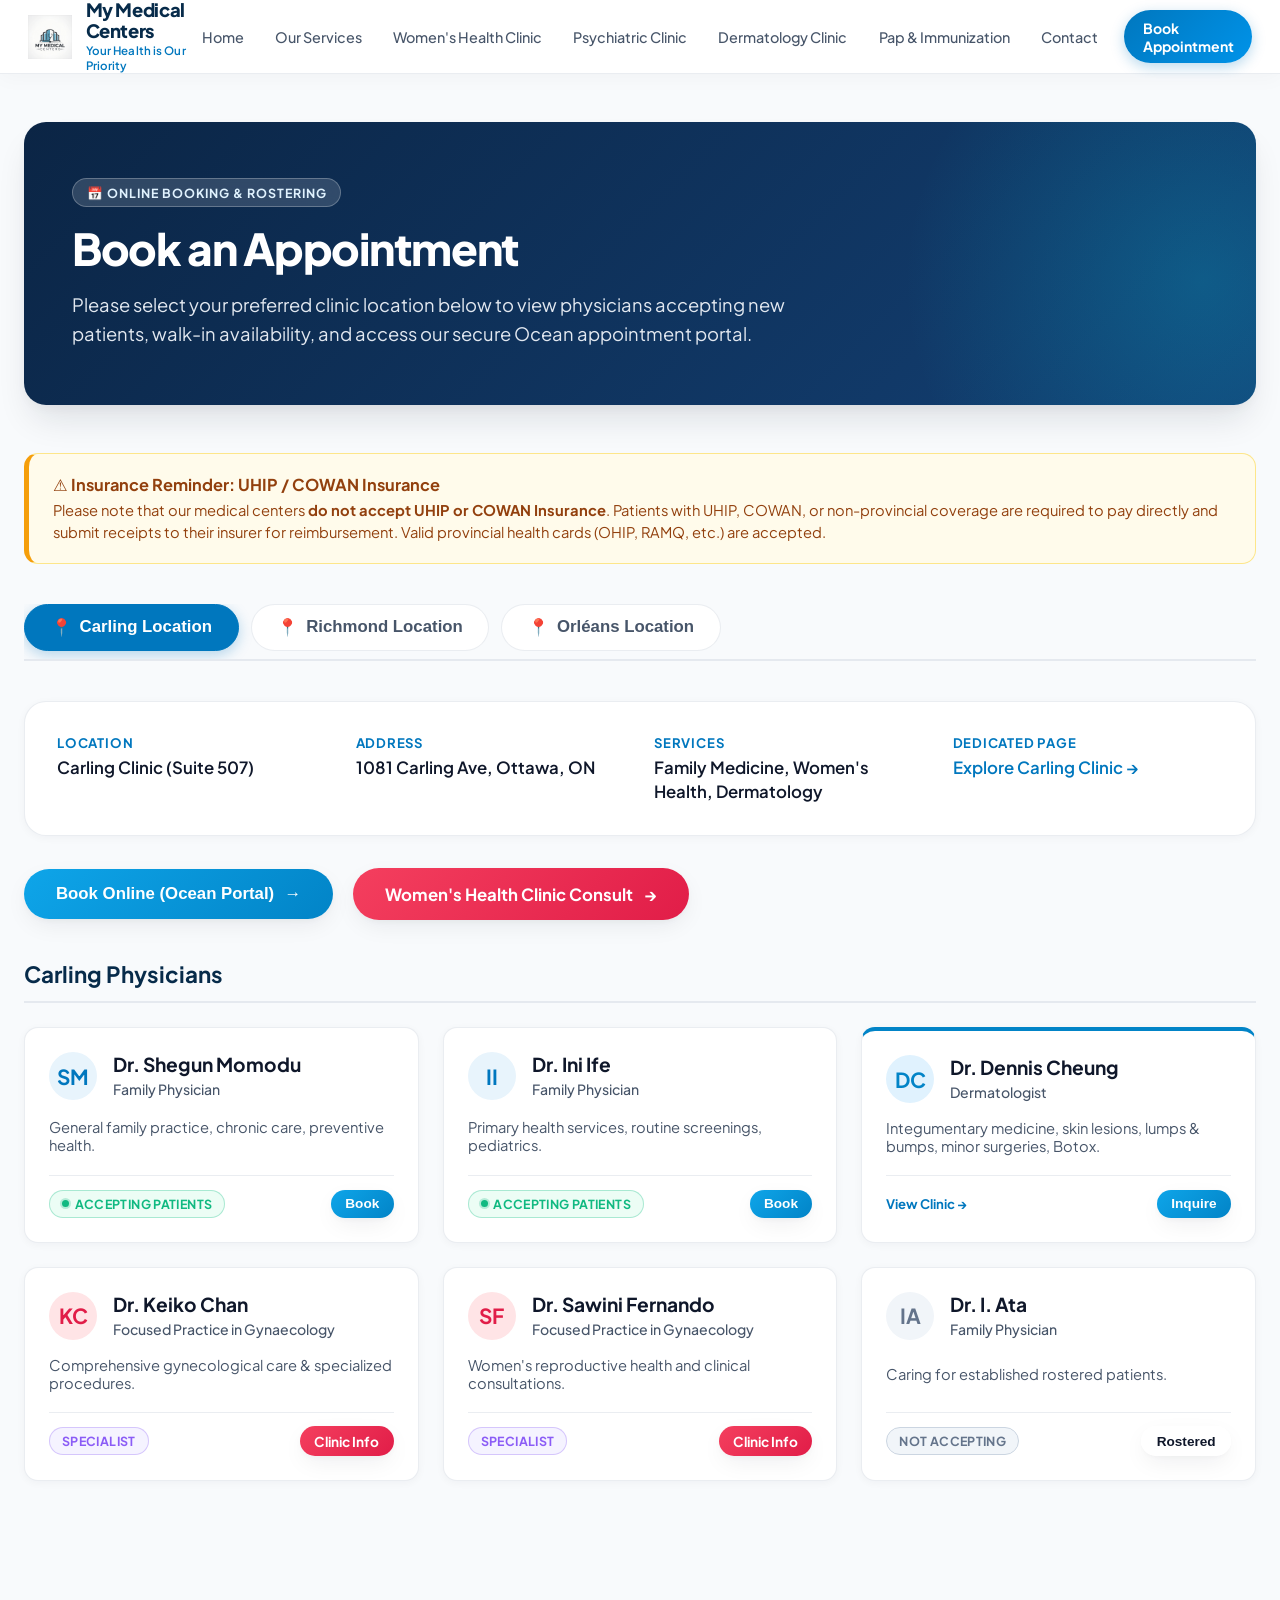
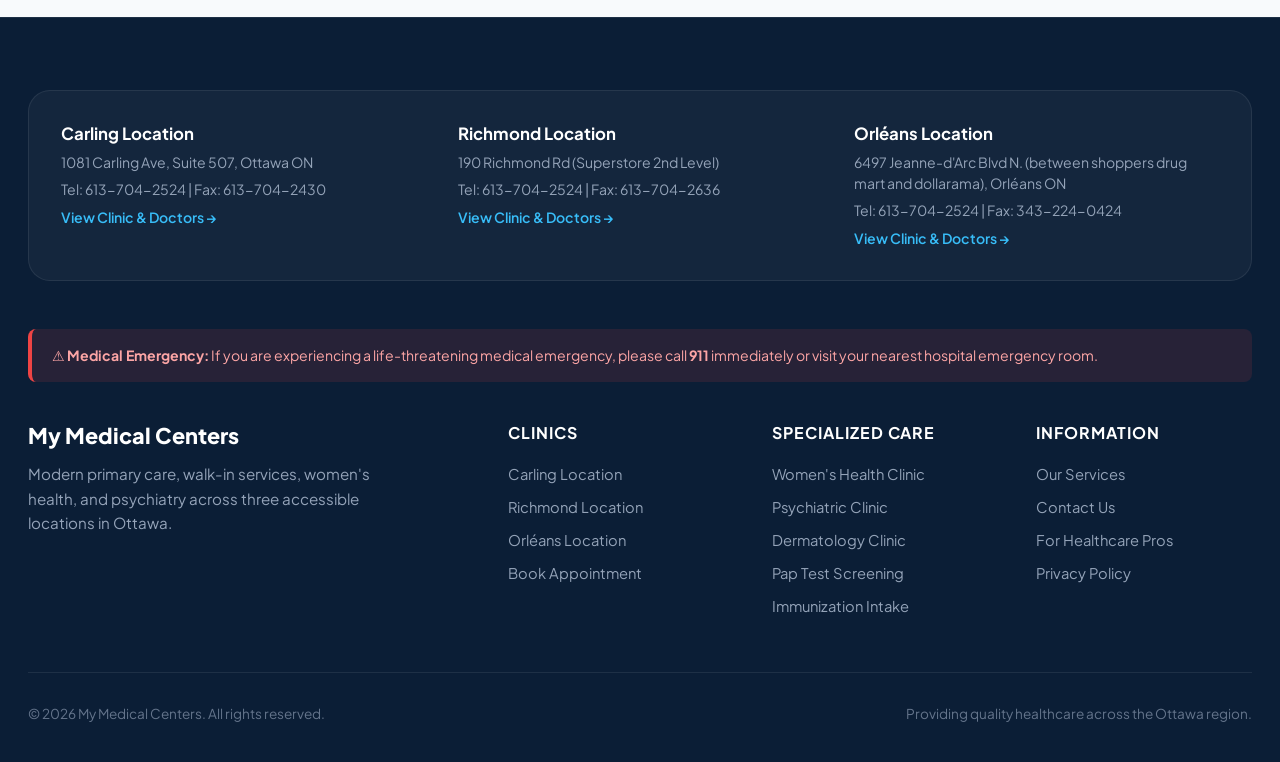
==== commit ad2c2632: "Self-host doctor portraits (Dr. Chan and Dr. Fernando) and MMC logo locally to fix image display" ====
--- a/appointment.html
+++ b/appointment.html
@@ -6,7 +6,7 @@
   <title>Book Appointment - My Medical Centers</title>
   <meta name="description" content="Book an appointment or register as a new patient at My Medical Centers: Carling, Richmond, or Orléans locations." />
   <link rel="stylesheet" href="css/theme.css">
-  <link rel="icon" href="https://i.postimg.cc/wTrcjZ7f/MMC-transformed.png" type="image/png">
+  <link rel="icon" href="MMC-transformed.png" type="image/png">
   <style>
     .location-tabs-nav {
       display: flex;
@@ -66,7 +66,7 @@
   <header class="site-header">
     <div class="header-container">
       <a href="index.html" class="brand-wrapper">
-        <img src="https://i.postimg.cc/wTrcjZ7f/MMC-transformed.png" alt="MMC Logo" class="brand-logo-img">
+        <img src="MMC-transformed.png" alt="MMC Logo" class="brand-logo-img">
         <div class="brand-text-block">
           <span class="brand-title">My Medical Centers</span>
           <span class="brand-subtitle">Your Health is Our Priority</span>
@@ -602,3 +602,4 @@
   </script>
 </body>
 </html>
+
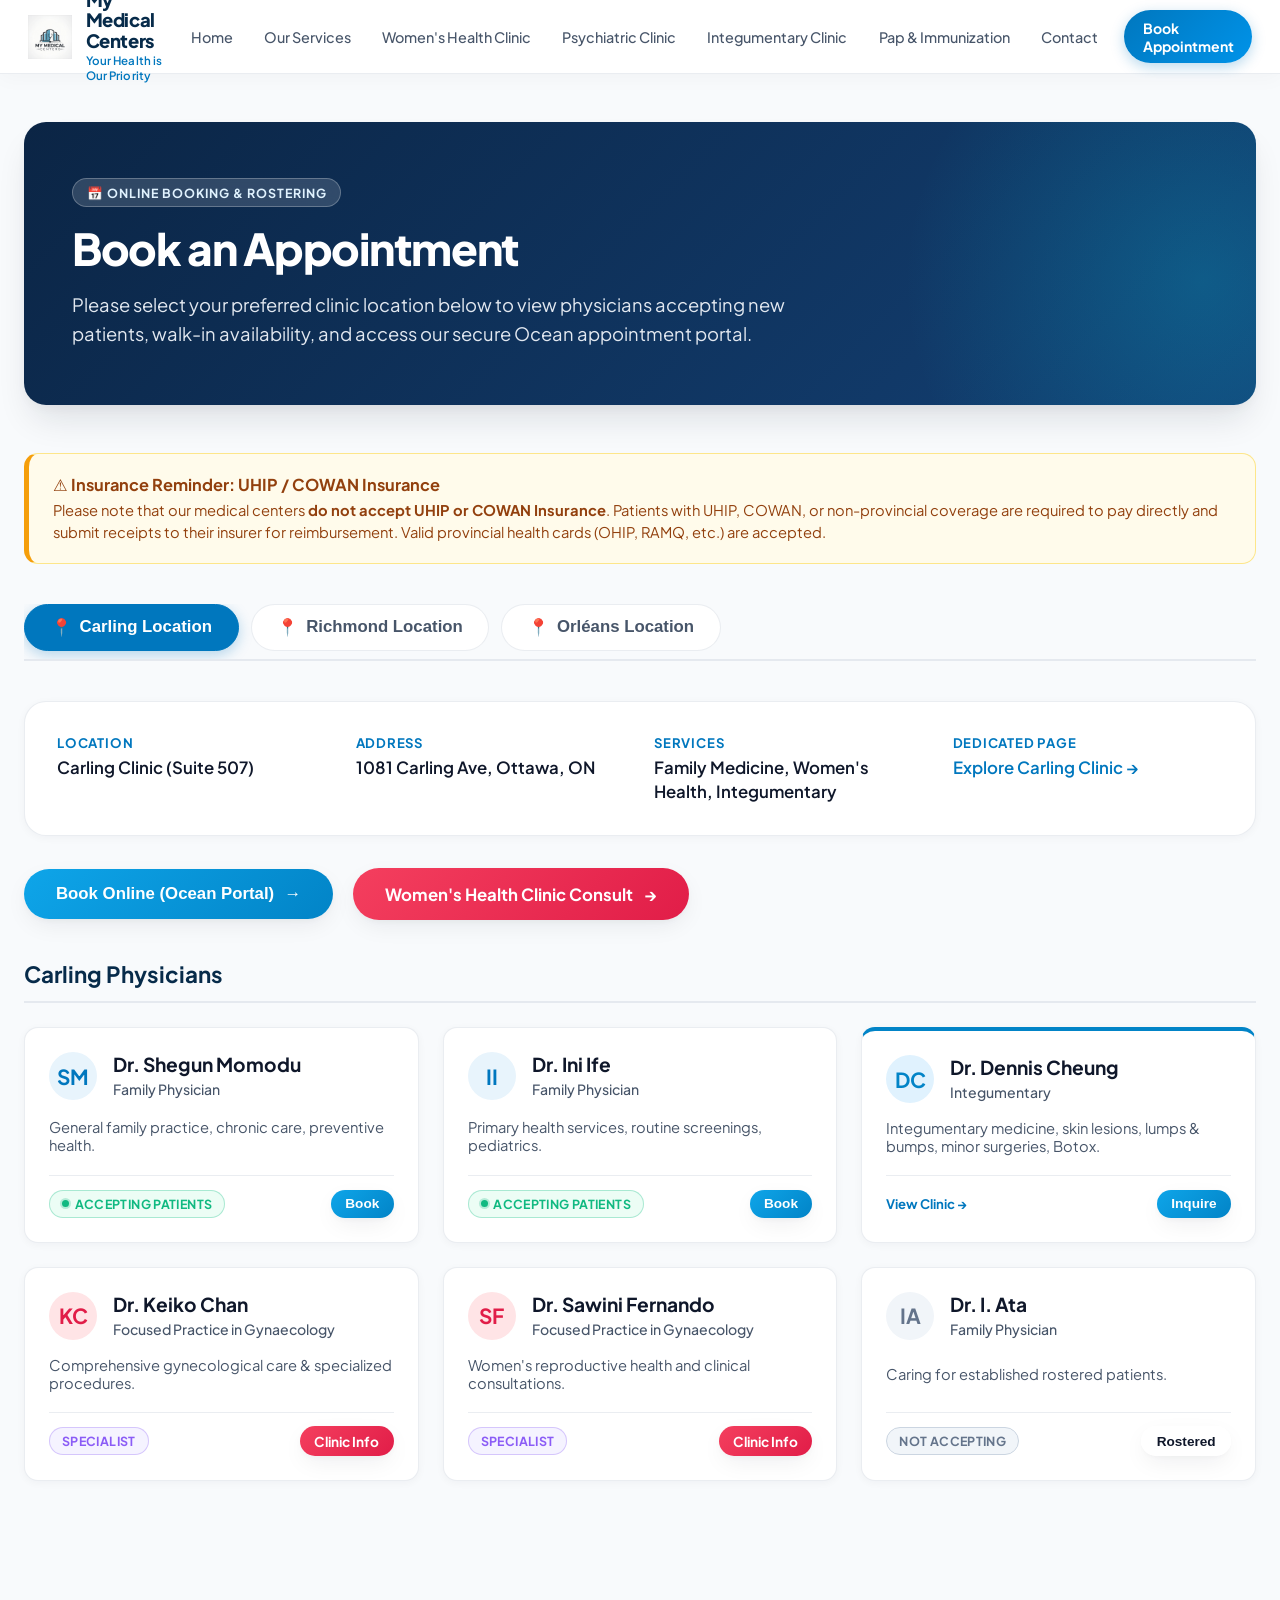
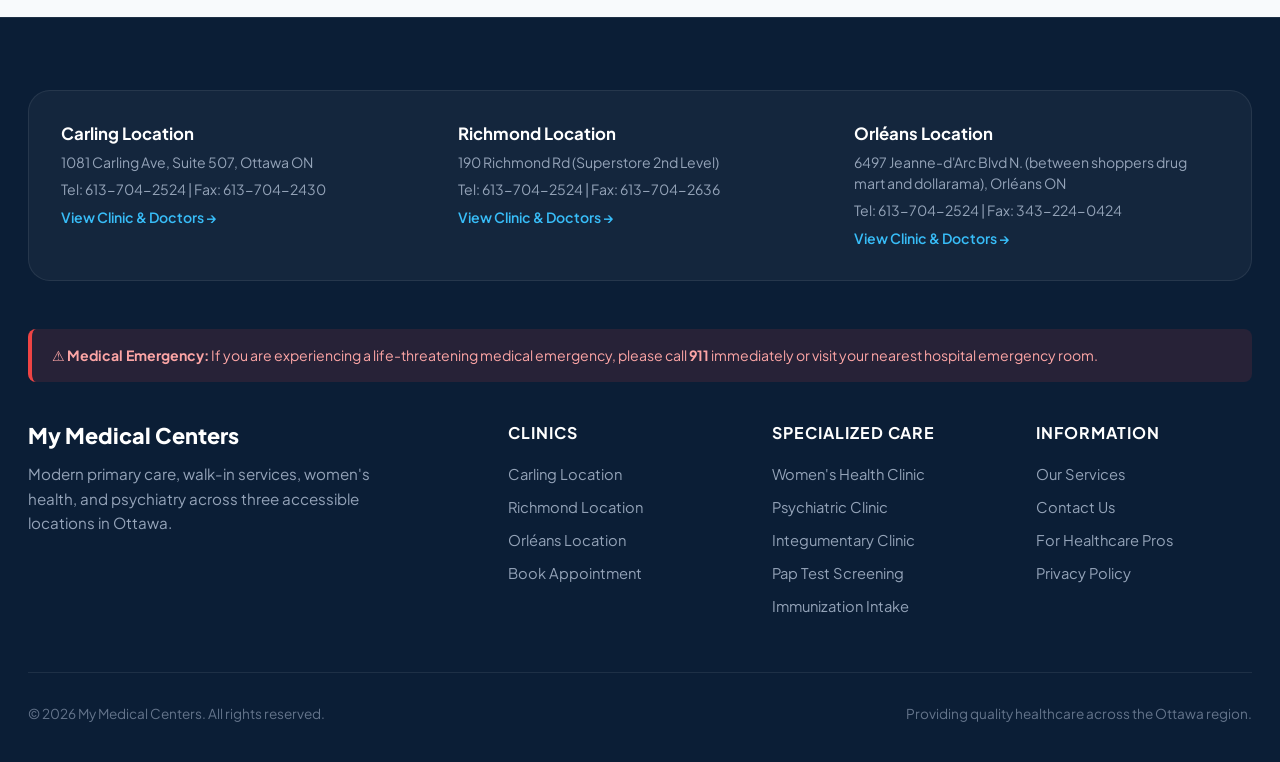
==== commit f39dbde1: "Update all mentions of Dermatology to Integumentary across website" ====
--- a/appointment.html
+++ b/appointment.html
@@ -78,7 +78,7 @@
         <a href="services.html" class="nav-link">Our Services</a>
         <a href="WHealth.html" class="nav-link">Women's Health Clinic</a>
         <a href="dr-sadiku.html" class="nav-link">Psychiatric Clinic</a>
-        <a href="dr-cheung.html" class="nav-link">Dermatology Clinic</a>
+        <a href="dr-cheung.html" class="nav-link">Integumentary Clinic</a>
         <a href="#" class="nav-link open-pap-immun-modal">Pap & Immunization</a>
         <a href="contact-us.html" class="nav-link">Contact</a>
         <a href="appointment.html" class="nav-cta-btn active">Book Appointment</a>
@@ -100,7 +100,7 @@
         <a href="services.html" class="nav-link">Our Services</a>
         <a href="WHealth.html" class="nav-link">Women's Health Clinic</a>
         <a href="dr-sadiku.html" class="nav-link">Psychiatric Clinic</a>
-        <a href="dr-cheung.html" class="nav-link">Dermatology Clinic</a>
+        <a href="dr-cheung.html" class="nav-link">Integumentary Clinic</a>
         <a href="#" class="nav-link open-pap-immun-modal">Pap Test & Immunization</a>
         <a href="contact-us.html" class="nav-link">Contact Us</a>
         <a href="privacy-policy.html" class="nav-link">Privacy Policy</a>
@@ -159,7 +159,7 @@
           </div>
           <div class="detail-item">
             <span class="detail-label">Services</span>
-            <span class="detail-value">Family Medicine, Women's Health, Dermatology</span>
+            <span class="detail-value">Family Medicine, Women's Health, Integumentary</span>
           </div>
           <div class="detail-item">
             <span class="detail-label">Dedicated Page</span>
@@ -218,7 +218,7 @@
                 <div class="doctor-avatar-icon" style="background:#e0f2fe; color:#0284c7;">DC</div>
                 <div class="doctor-info-text">
                   <h3>Dr. Dennis Cheung</h3>
-                  <p class="role">Dermatologist</p>
+                  <p class="role">Integumentary</p>
                 </div>
               </div>
               <p style="color:var(--text-secondary); font-size:0.92rem;">Integumentary medicine, skin lesions, lumps &amp; bumps, minor surgeries, Botox.</p>
@@ -404,7 +404,7 @@
           </div>
           <div class="detail-item">
             <span class="detail-label">Services</span>
-            <span class="detail-value">Family Medicine, Walk-In, Dermatology, Adult Psychiatry</span>
+            <span class="detail-value">Family Medicine, Walk-In, Integumentary, Adult Psychiatry</span>
           </div>
           <div class="detail-item">
             <span class="detail-label">Dedicated Page</span>
@@ -478,7 +478,7 @@
                 <div class="doctor-avatar-icon" style="background:#e0f2fe; color:#0284c7;">DC</div>
                 <div class="doctor-info-text">
                   <h3>Dr. Dennis Cheung</h3>
-                  <p class="role">Dermatologist</p>
+                  <p class="role">Integumentary</p>
                 </div>
               </div>
               <p style="color:var(--text-secondary); font-size:0.92rem;">Integumentary medicine, skin lesions, lumps &amp; bumps, minor surgeries, Botox.</p>
@@ -556,7 +556,7 @@
           <ul class="footer-nav-list">
             <li><a href="WHealth.html">Women's Health Clinic</a></li>
             <li><a href="dr-sadiku.html">Psychiatric Clinic</a></li>
-            <li><a href="dr-cheung.html">Dermatology Clinic</a></li>
+            <li><a href="dr-cheung.html">Integumentary Clinic</a></li>
             <li><a href="#" class="open-pap-immun-modal">Pap Test Screening</a></li>
             <li><a href="#" class="open-pap-immun-modal">Immunization Intake</a></li>
           </ul>
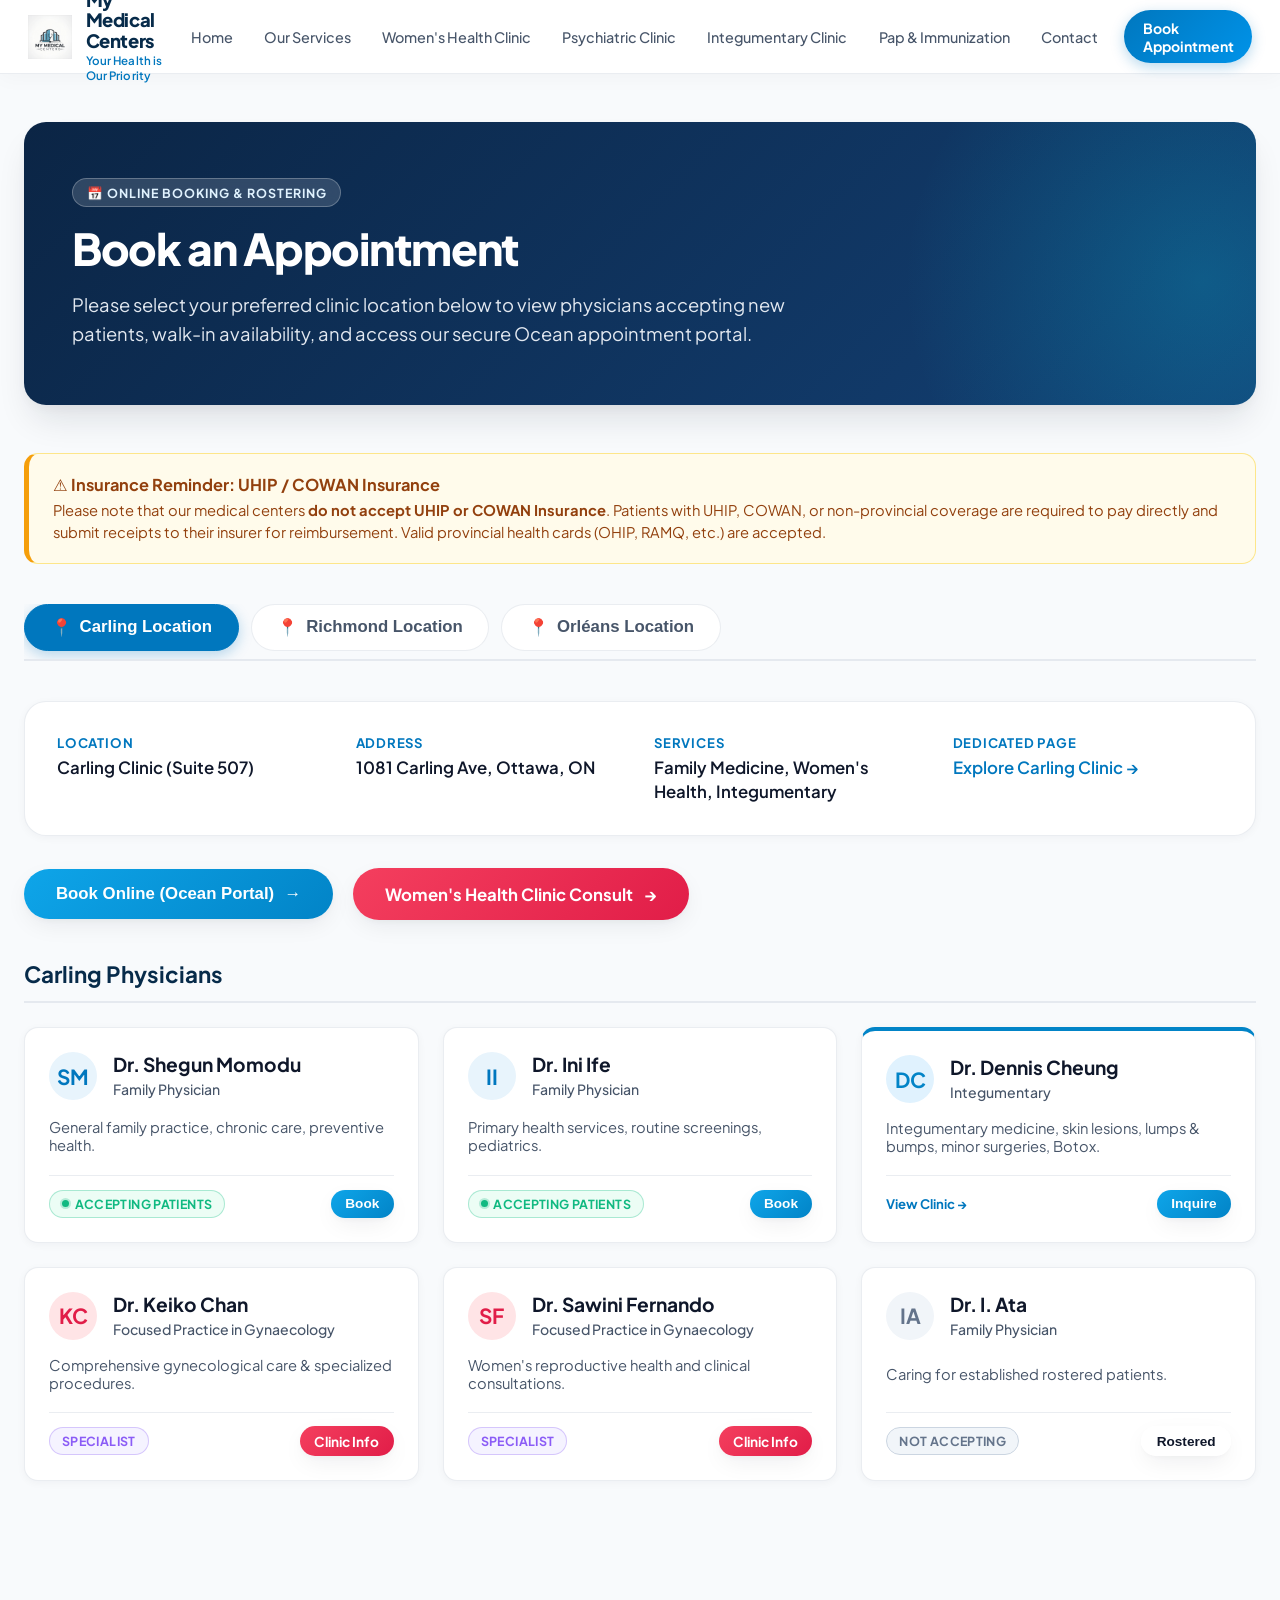
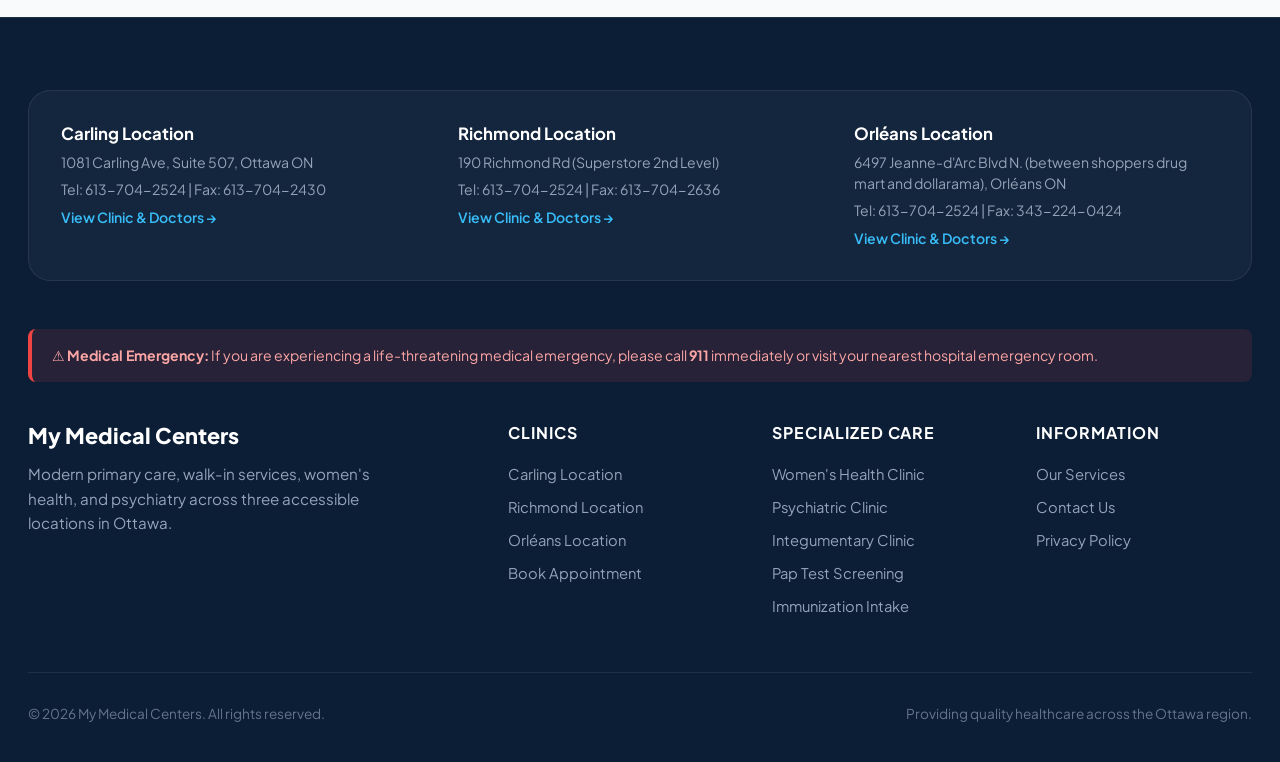
==== commit bd5d2b98: "Remove For Healthcare Professionals page and clean up footer links" ====
--- a/appointment.html
+++ b/appointment.html
@@ -566,7 +566,6 @@
           <ul class="footer-nav-list">
             <li><a href="services.html">Our Services</a></li>
             <li><a href="contact-us.html">Contact Us</a></li>
-            <li><a href="for-professionals.html">For Healthcare Pros</a></li>
             <li><a href="privacy-policy.html">Privacy Policy</a></li>
           </ul>
         </div>
